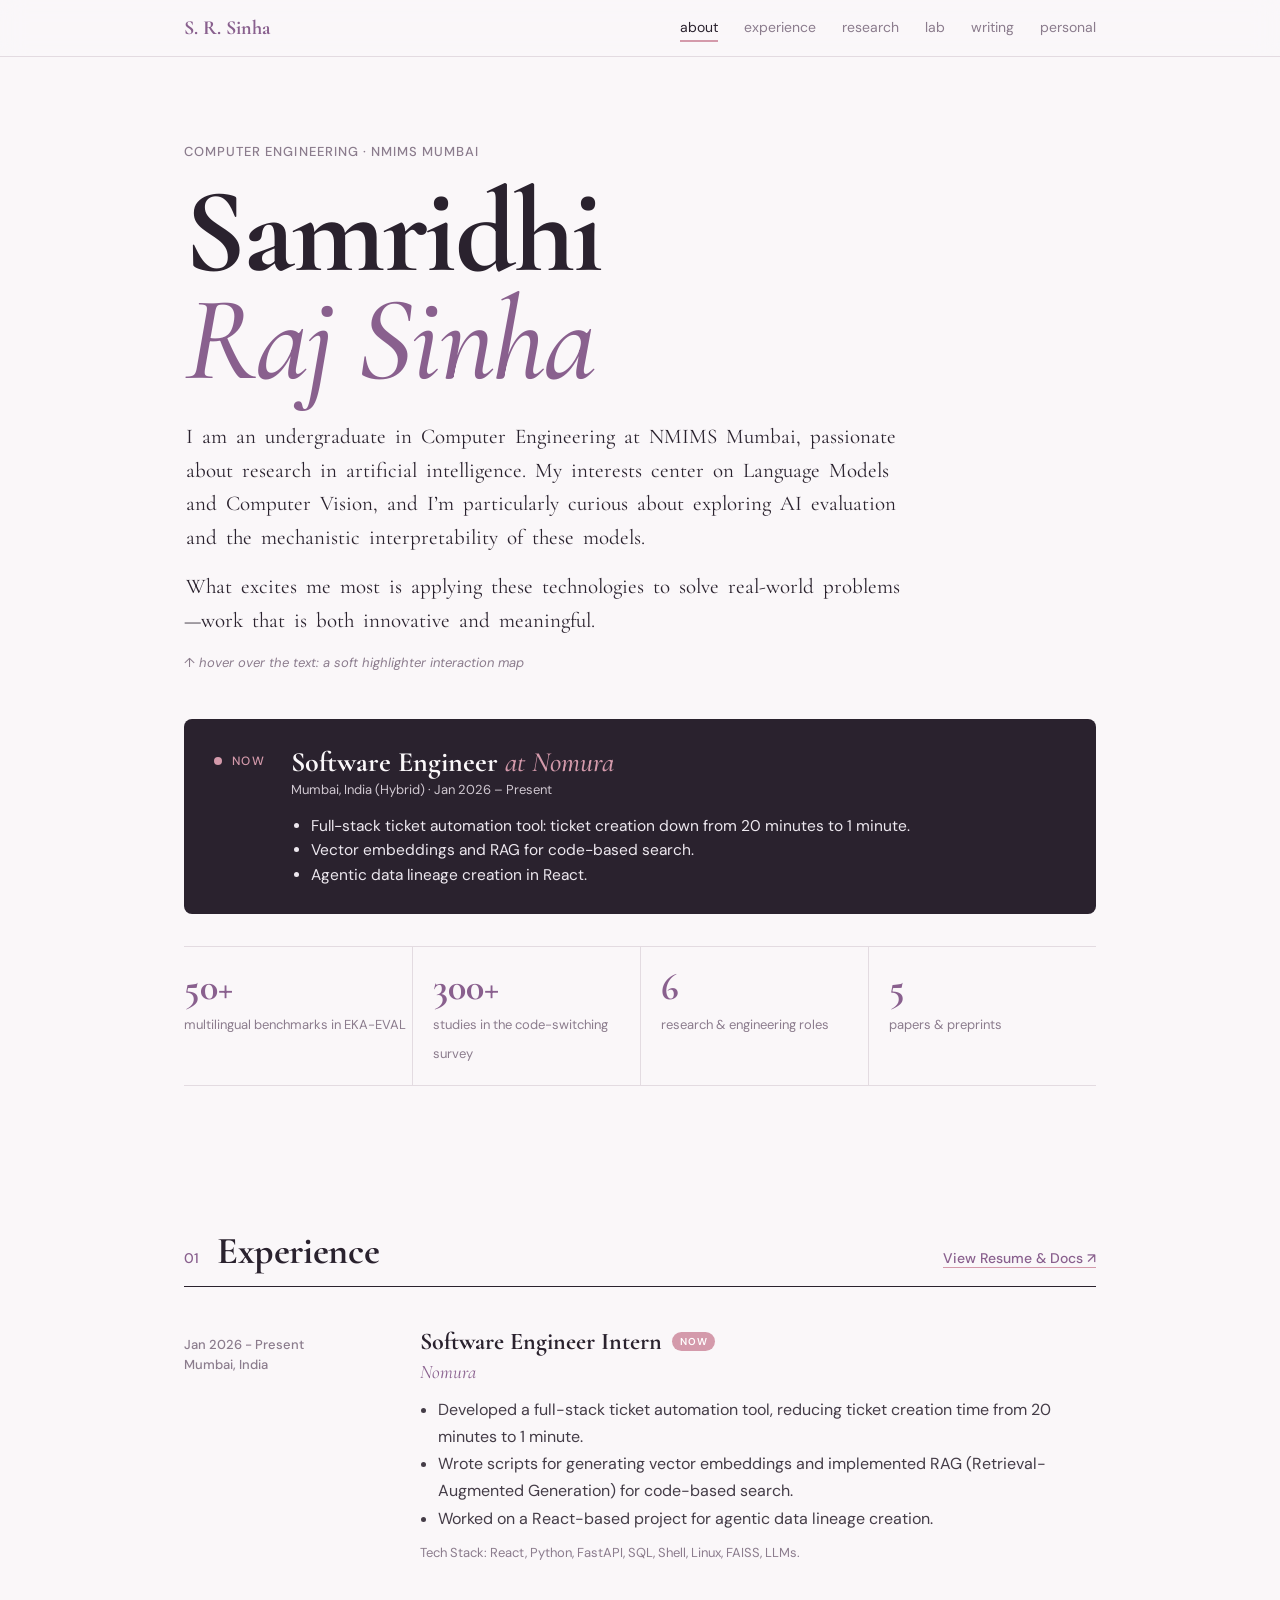
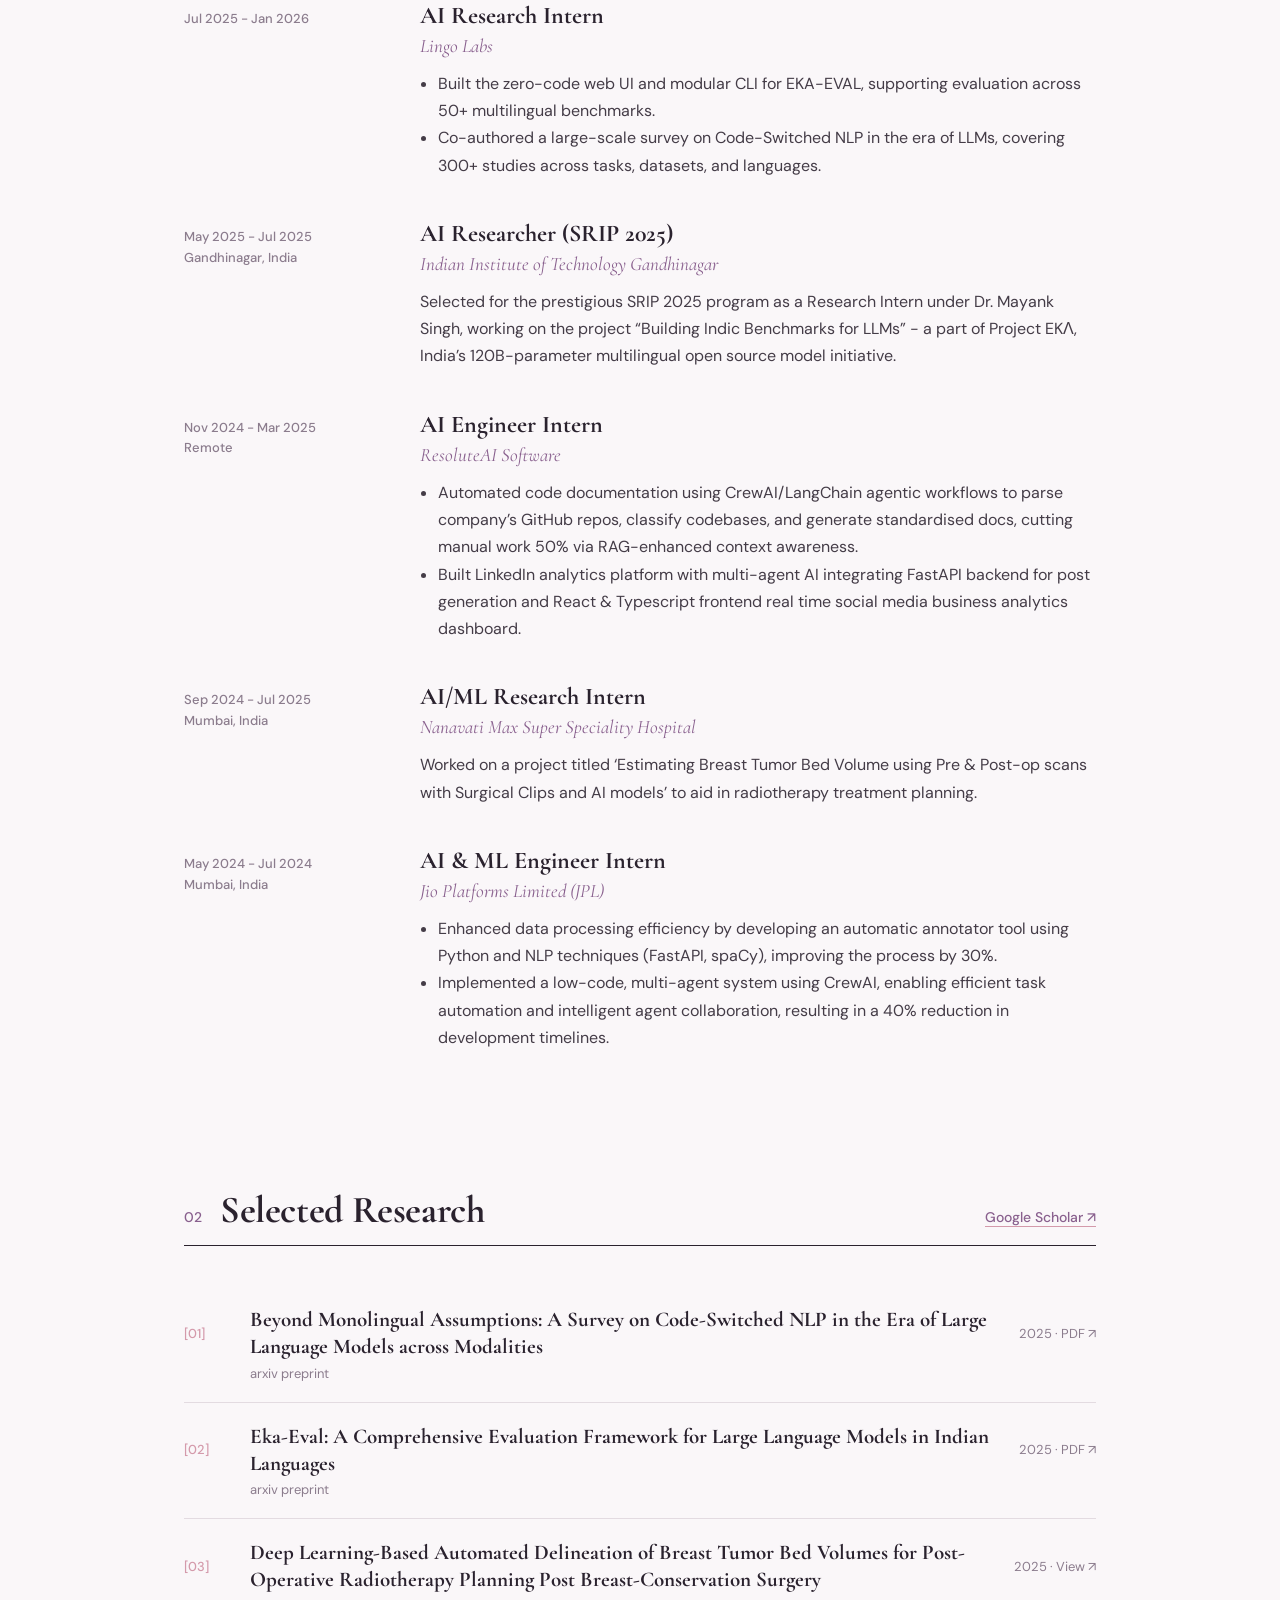
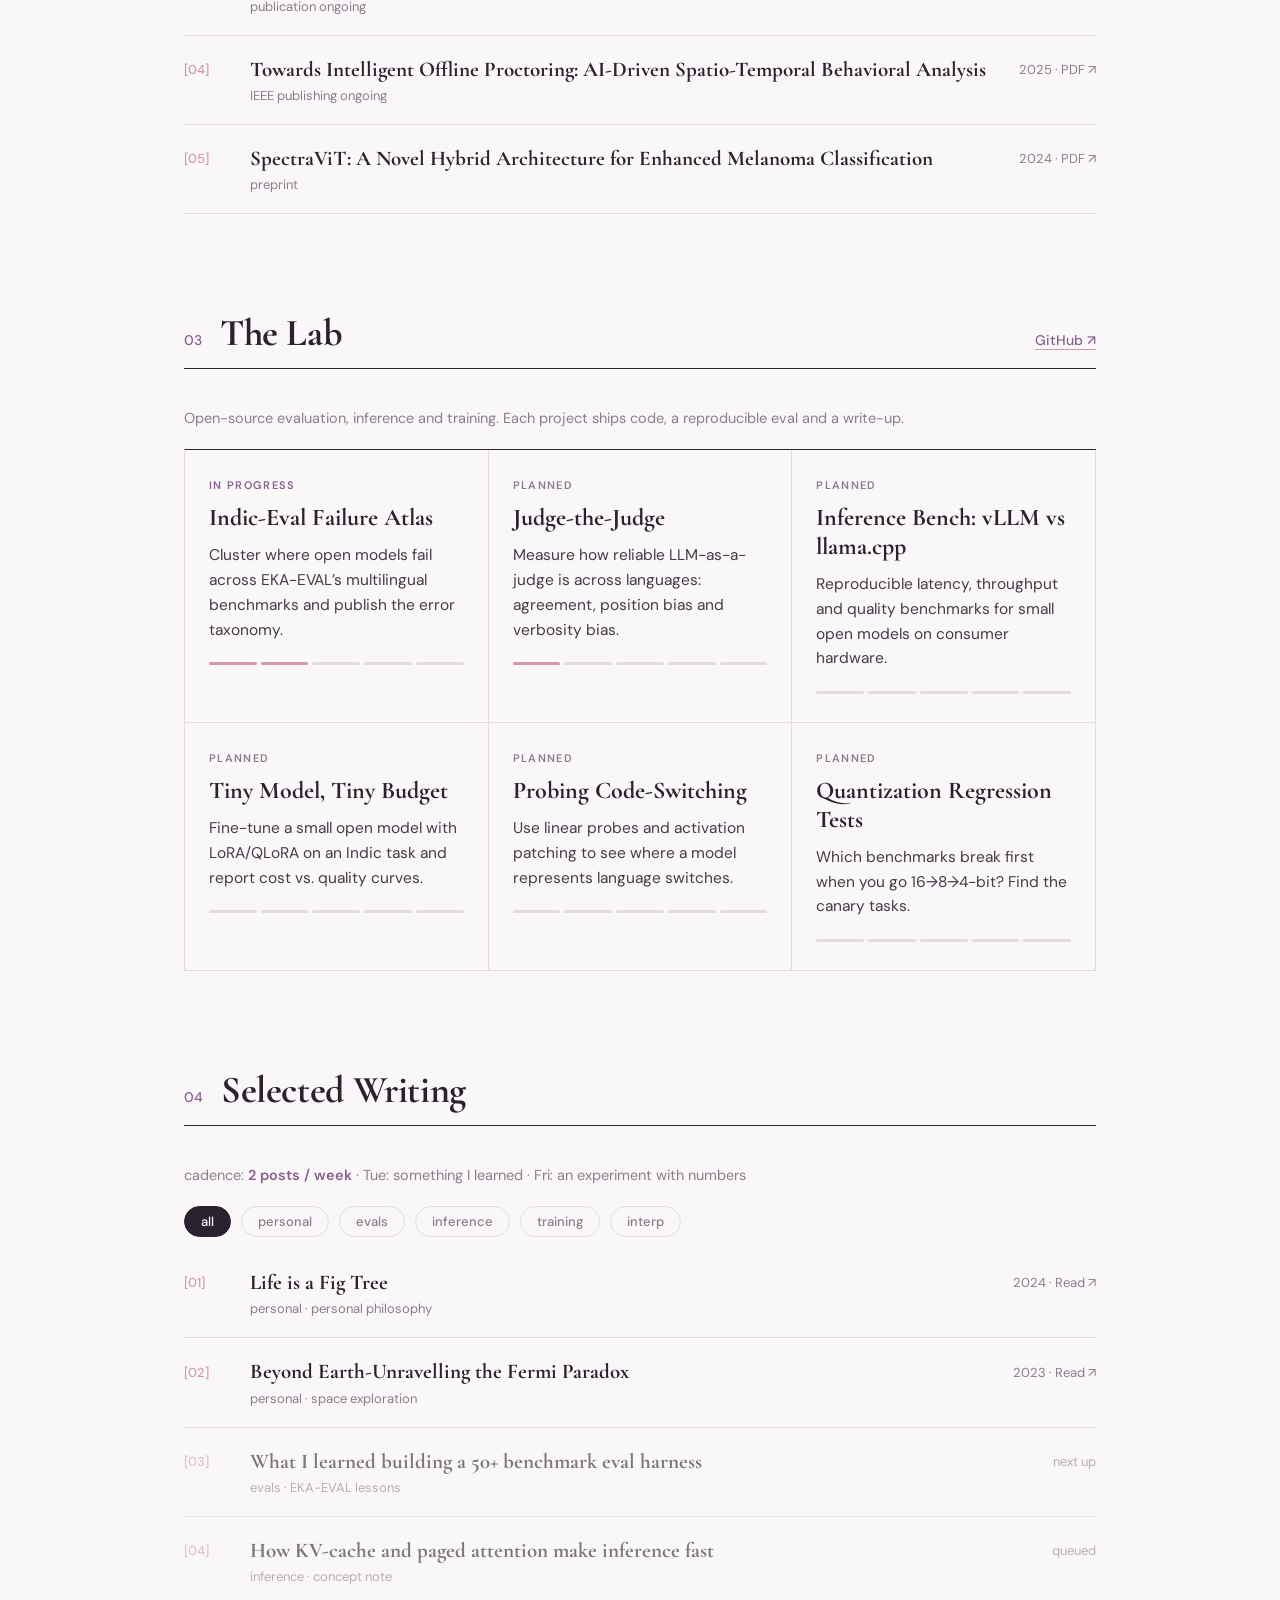
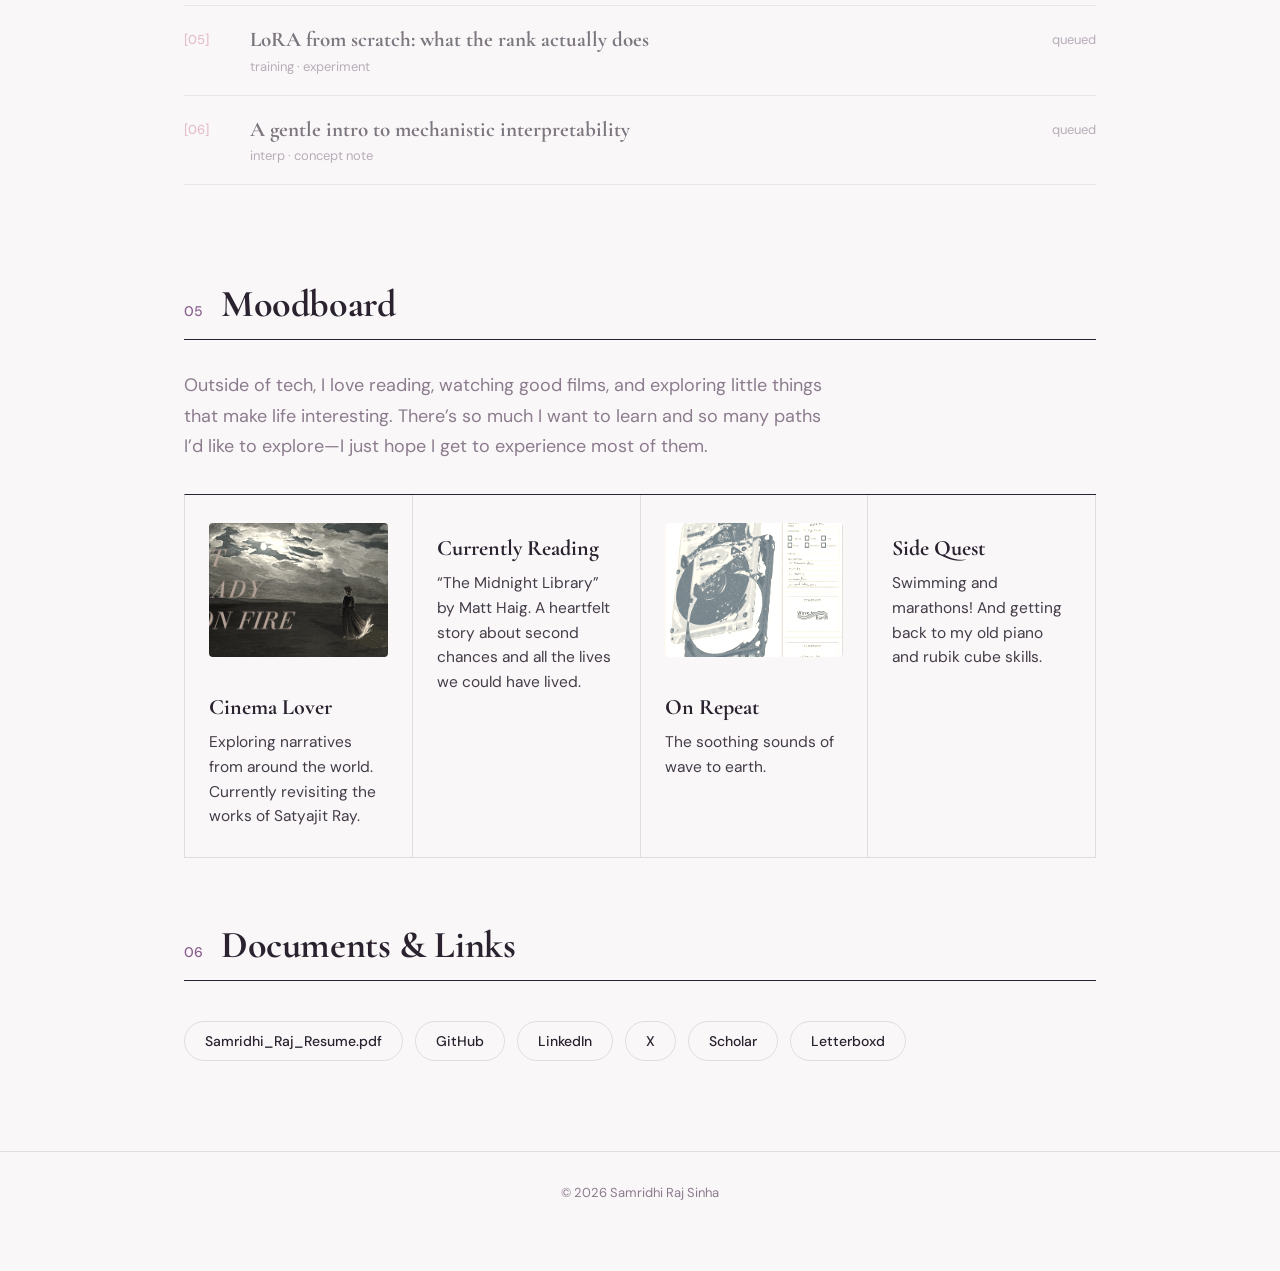
==== index.html @ c0dbf1a2 "Update print statement from 'Hello' to 'Goodbye'" ====
<!DOCTYPE html>
<html lang="en">
<head>
<meta charset="utf-8">
<meta name="viewport" content="width=device-width, initial-scale=1, viewport-fit=cover">
<title>Samridhi Raj Sinha</title>
<meta name="description" content="Samridhi Raj Sinha: software engineer at Nomura. AI research on language models, evaluation and mechanistic interpretability.">
<link rel="icon" href="data:image/svg+xml,<svg xmlns=%22http://www.w3.org/2000/svg%22 viewBox=%220 0 100 100%22><rect width=%22100%22 height=%22100%22 fill=%22%232a222e%22/><text x=%2250%22 y=%2274%22 font-size=%2275%22 text-anchor=%22middle%22 fill=%22%23d49aab%22 font-family=%22serif%22>S</text></svg>">
<link rel="preconnect" href="https://fonts.googleapis.com">
<link rel="preconnect" href="https://fonts.gstatic.com" crossorigin>
<link href="https://fonts.googleapis.com/css2?family=Cormorant+Garamond:ital,wght@0,500;0,700;1,500&family=DM+Sans:wght@400;500;600&display=swap" rel="stylesheet">
<style>
:root {
  --bg: #faf7f9;
  --tx: #2a222e;
  --mut: #8b7c8d;
  --acc: #89608e; 
  --pnk: #d49aab;
  --line: #e3dbe1;
  --warm: #f2eaf0;
  --sf: 'Cormorant Garamond', Georgia, serif;
  --ui: 'DM Sans', sans-serif;
  box-sizing: border-box;
  padding-top: env(safe-area-inset-top, 0px);
  padding-bottom: env(safe-area-inset-bottom, 0px);
}
* { box-sizing: border-box; }
html { scroll-behavior: smooth; scroll-padding-top: 70px; }
body { margin: 0; background: var(--bg); color: var(--tx); font: 17px/1.7 var(--ui); }
::selection { background: var(--pnk); color: #fff; }
a { color: var(--tx); text-decoration-color: var(--pnk); text-underline-offset: 3px; }
a:hover { color: var(--acc); }

/* Progress Bar */
#bar { position: fixed; top: 0; left: 0; height: 3px; width: 0; background: linear-gradient(90deg, var(--acc), var(--pnk)); z-index: 30; }

/* Navigation */
nav { position: sticky; top: env(safe-area-inset-top, 0px); z-index: 20; background: rgba(250,247,249,.85); backdrop-filter: blur(12px); border-bottom: 1px solid var(--line); }
nav .w { display: flex; align-items: center; gap: 26px; height: 56px; font: 14px var(--ui); overflow-x: auto; }
nav b { font-family: var(--sf); font-size: 20px; font-weight: 700; white-space: nowrap; color: var(--acc); }
nav a { text-decoration: none; color: var(--mut); white-space: nowrap; padding: 4px 0; border-bottom: 2px solid transparent; transition: .2s; }
nav a.on { color: var(--tx); border-color: var(--pnk); }
nav a:hover { color: var(--acc); }
nav .sp { flex: 1; }

.w { max-width: 960px; margin: 0 auto; padding: 0 24px; }
.hero { padding: 86px 0 66px; }
.kick { font: 13px var(--ui); color: var(--mut); letter-spacing: .08em; text-transform: uppercase; font-weight: 500; }
h1 { font: 700 clamp(54px, 11vw, 120px)/.9 var(--sf); letter-spacing: -.02em; margin: 18px 0 26px; }
h1 em { font-weight: 500; font-style: italic; color: var(--acc); }

.att { max-width: 720px; font-size: 21px; line-height: 1.6; font-family: var(--sf); }
.att p { margin: 0 0 16px; }
.att b { font-weight: 700; }
.att span { border-radius: 4px; padding: 1px 2px; transition: background .3s, color .3s; cursor: default; }
.hint { font: 13px var(--ui); color: var(--mut); margin-top: 6px; font-style: italic; }

/* Current Role Box */
.now { margin-top: 48px; background: var(--tx); color: var(--bg); border-radius: 8px; padding: 26px 30px; display: grid; grid-template-columns: auto 1fr; gap: 6px 26px; align-items: start; }
.now .lb { font: 500 12px var(--ui); letter-spacing: .12em; color: var(--pnk); display: flex; align-items: center; gap: 10px; padding-top: 8px; }
.dot { width: 8px; height: 8px; border-radius: 50%; background: var(--pnk); animation: pl 2.5s infinite; }
@keyframes pl { 0% { box-shadow: 0 0 0 0 rgba(212,154,171,.6); } 100% { box-shadow: 0 0 0 12px rgba(212,154,171,0); } }
.now h3 { margin: 0; font: 700 28px var(--sf); }
.now h3 span { font-weight: 500; font-style: italic; color: var(--pnk); }
.now .m { font: 13px var(--ui); color: #d0c8d1; margin-top: 2px; }
.now ul { grid-column: 2; margin: 10px 0 0; padding-left: 20px; font-size: 15.5px; color: #ede8ef; line-height: 1.6; }

/* Stats */
.stats { display: grid; grid-template-columns: repeat(4, 1fr); margin-top: 32px; border-top: 1px solid var(--line); border-bottom: 1px solid var(--line); }
.stats div { padding: 20px 0 18px 20px; border-left: 1px solid var(--line); }
.stats div:first-child { border: 0; padding-left: 0; }
.stats b { display: block; font: 700 38px/1.1 var(--sf); color: var(--acc); }
.stats span { font: 13px var(--ui); color: var(--mut); }

section { padding: 76px 0 20px; }
.sh { display: flex; align-items: baseline; gap: 18px; border-bottom: 1px solid var(--tx); padding-bottom: 12px; margin-bottom: 40px; }
.sh i { font: 500 14px var(--ui); color: var(--acc); font-style: normal; }
.sh h2 { margin: 0; font: 700 38px var(--sf); letter-spacing: -.01em; }
.sh a { margin-left: auto; font: 500 14px var(--ui); white-space: nowrap; color: var(--acc); text-decoration: none; border-bottom: 1px solid var(--pnk); }

/* Experience */
.job { display: grid; grid-template-columns: 200px 1fr; gap: 6px 36px; padding: 0 0 40px; }
.job .d { font: 13px/1.6 var(--ui); color: var(--mut); padding-top: 8px; font-weight: 500; }
.job h3 { margin: 0; font: 700 24px var(--sf); }
.job .co { font-style: italic; color: var(--acc); margin-bottom: 6px; font-family: var(--sf); font-size: 19px; }
.job ul, .job p { margin: 8px 0 0; padding-left: 18px; color: #443c47; font-size: 16px; }
.job p { padding-left: 0; }
.job .stack { font: 13px var(--ui); color: var(--mut); margin-top: 12px; }
.badge { font: 600 10px var(--ui); background: var(--pnk); color: #fff; padding: 3px 8px; border-radius: 12px; letter-spacing: .08em; vertical-align: 4px; margin-left: 10px; }

/* Lists / Rows */
.rows > * { display: grid; grid-template-columns: 46px 1fr auto; gap: 4px 20px; padding: 20px 0; border-bottom: 1px solid var(--line); text-decoration: none; transition: .25s; align-items: center; }
.rows a:hover { padding-left: 12px; background: var(--warm); }
.rows .n { font: 13px var(--ui); color: var(--pnk); font-weight: 500; }
.rows .t { font: 700 21px/1.3 var(--sf); }
.rows .k { grid-column: 2; font: 13px var(--ui); color: var(--mut); }
.rows .b { font: 13px var(--ui); color: var(--mut); grid-row: 1; grid-column: 3; white-space: nowrap; }

/* Cards (Lab) */
.grid { display: grid; grid-template-columns: repeat(auto-fit, minmax(280px, 1fr)); gap: 0; border-top: 1px solid var(--tx); border-left: 1px solid var(--line); }
.card { padding: 28px 24px; border-right: 1px solid var(--line); border-bottom: 1px solid var(--line); transition: .3s; background: var(--bg); }
.card:hover { background: var(--warm); }
.card .st { font: 600 11px var(--ui); letter-spacing: .12em; color: var(--mut); display: flex; justify-content: space-between; }
.card .st.on { color: var(--acc); }
.card h3 { margin: 12px 0 10px; font: 700 24px/1.2 var(--sf); }
.card p { margin: 0; color: #443c47; font-size: 15.5px; line-height: 1.6; }
.seg { display: flex; gap: 4px; margin-top: 20px; }
.seg i { flex: 1; height: 3px; background: var(--line); border-radius: 2px; }
.seg i.f { background: var(--pnk); }

.cad { font: 14.5px var(--ui); color: var(--mut); margin-bottom: 22px; }
.cad b { color: var(--acc); font-weight: 600; }
.pills { display: flex; gap: 10px; flex-wrap: wrap; margin-bottom: 12px; }
.pills button { font: 13px var(--ui); font-weight: 500; background: none; color: var(--mut); border: 1px solid var(--line); border-radius: 20px; padding: 6px 16px; cursor: pointer; transition: .2s; }
.pills button:hover { border-color: var(--pnk); color: var(--tx); }
.pills button.on { background: var(--tx); color: var(--bg); border-color: var(--tx); }

/* Moodboard */
.mood { display: grid; grid-template-columns: repeat(auto-fit, minmax(220px, 1fr)); gap: 0; border-top: 1px solid var(--tx); border-left: 1px solid var(--line); }
.mood .card img { width: 100%; aspect-ratio: 4/3; object-fit: cover; margin-bottom: 16px; background: var(--warm); border-radius: 4px; filter: grayscale(0.8) sepia(0.2) contrast(1.1); transition: .5s; }
.mood .card:hover img { filter: none; }
.mood .card h3 { font-size: 22px; }

/* Footer Links */
.links { display: flex; gap: 12px; flex-wrap: wrap; }
.links a { font: 500 14px var(--ui); border: 1px solid var(--line); padding: 10px 20px; border-radius: 30px; text-decoration: none; transition: .3s; }
.links a:hover { background: var(--acc); color: #fff; border-color: var(--acc); }

footer { margin-top: 70px; padding: 32px 0 70px; border-top: 1px solid var(--line); color: var(--mut); font: 13px var(--ui); text-align: center; }

/* Animations */
.rv { opacity: 0; transform: translateY(16px); transition: opacity .7s ease-out, transform .7s ease-out; }
.rv.in { opacity: 1; transform: none; }

@media (max-width: 720px) {
  .job { grid-template-columns: 1fr; gap: 12px; } .job .d { padding: 0; }
  .stats { grid-template-columns: 1fr 1fr; } .stats div:nth-child(3) { border-left: 0; padding-left: 0; }
  .now { grid-template-columns: 1fr; padding: 24px; } .now ul { grid-column: 1; padding-left: 16px; }
  .rows > * { grid-template-columns: 34px 1fr; align-items: start; } .rows .b { grid-column: 2; grid-row: auto; padding: 0; }
  nav .sp { display: none; }
}
@media (prefers-reduced-motion: reduce) { * { animation: none!important; transition: none!important; } .rv { opacity: 1; transform: none; } }
</style>
</head>
<body>
<div id="bar"></div>
<nav><div class="w"><b>S. R. Sinha</b><span class="sp"></span><a href="#about">about</a><a href="#exp">experience</a><a href="#research">research</a><a href="#lab">lab</a><a href="#notes">writing</a><a href="#personal">personal</a></div></nav>

<header class="hero" id="about"><div class="w">
<div class="kick">Computer Engineering · NMIMS Mumbai</div>
<h1>Samridhi<br><em>Raj Sinha</em></h1>
<div class="att" id="att">
<p>I am an undergraduate in Computer Engineering at NMIMS Mumbai, passionate about research in artificial intelligence. My interests center on <b>Language Models</b> and <b>Computer Vision</b>, and I’m particularly curious about exploring <b>AI evaluation</b> and the <b>mechanistic interpretability</b> of these models.</p>
<p>What excites me most is applying these technologies to solve real-world problems—work that is both innovative and meaningful.</p>
</div>
<div class="hint">↑ hover over the text: a soft highlighter interaction map</div>

<div class="now"><div class="lb"><span class="dot"></span>NOW</div>
<div><h3>Software Engineer <span>at Nomura</span></h3><div class="m">Mumbai, India (Hybrid) · Jan 2026 – Present</div></div>
<ul><li>Full-stack ticket automation tool: ticket creation down from 20 minutes to 1 minute.</li><li>Vector embeddings and RAG for code-based search.</li><li>Agentic data lineage creation in React.</li></ul></div>

<div class="stats"><div><b data-n="50" data-s="+">0</b><span>multilingual benchmarks in EKA-EVAL</span></div><div><b data-n="300" data-s="+">0</b><span>studies in the code-switching survey</span></div><div><b data-n="6" data-s="">0</b><span>research &amp; engineering roles</span></div><div><b data-n="5" data-s="">0</b><span>papers &amp; preprints</span></div></div>
</div></header>

<section id="exp"><div class="w">
<div class="sh rv"><i>01</i><h2>Experience</h2><a href="SamridhiRajSinha_CV.pdf">View Resume &amp; Docs ↗</a></div>
<div class="job rv"><div class="d">Jan 2026 - Present<br>Mumbai, India</div><div><h3>Software Engineer Intern<span class="badge">NOW</span></h3><div class="co">Nomura</div><ul><li>Developed a full-stack ticket automation tool, reducing ticket creation time from 20 minutes to 1 minute.</li><li>Wrote scripts for generating vector embeddings and implemented RAG (Retrieval-Augmented Generation) for code-based search.</li><li>Worked on a React-based project for agentic data lineage creation.</li></ul><div class="stack">Tech Stack: React, Python, FastAPI, SQL, Shell, Linux, FAISS, LLMs.</div></div></div>
<div class="job rv"><div class="d">Jul 2025 - Jan 2026</div><div><h3>AI Research Intern</h3><div class="co">Lingo Labs</div><ul><li>Built the zero-code web UI and modular CLI for EKA-EVAL, supporting evaluation across 50+ multilingual benchmarks.</li><li>Co-authored a large-scale survey on Code-Switched NLP in the era of LLMs, covering 300+ studies across tasks, datasets, and languages.</li></ul></div></div>
<div class="job rv"><div class="d">May 2025 - Jul 2025<br>Gandhinagar, India</div><div><h3>AI Researcher (SRIP 2025)</h3><div class="co">Indian Institute of Technology Gandhinagar</div><p>Selected for the prestigious SRIP 2025 program as a Research Intern under Dr. Mayank Singh, working on the project “Building Indic Benchmarks for LLMs” - a part of Project EKΛ, India’s 120B-parameter multilingual open source model initiative.</p></div></div>
<div class="job rv"><div class="d">Nov 2024 - Mar 2025<br>Remote</div><div><h3>AI Engineer Intern</h3><div class="co">ResoluteAI Software</div><ul><li>Automated code documentation using CrewAI/LangChain agentic workflows to parse company’s GitHub repos, classify codebases, and generate standardised docs, cutting manual work 50% via RAG-enhanced context awareness.</li><li>Built LinkedIn analytics platform with multi-agent AI integrating FastAPI backend for post generation and React &amp; Typescript frontend real time social media business analytics dashboard.</li></ul></div></div>
<div class="job rv"><div class="d">Sep 2024 - Jul 2025<br>Mumbai, India</div><div><h3>AI/ML Research Intern</h3><div class="co">Nanavati Max Super Speciality Hospital</div><p>Worked on a project titled ‘Estimating Breast Tumor Bed Volume using Pre &amp; Post-op scans with Surgical Clips and AI models’ to aid in radiotherapy treatment planning.</p></div></div>
<div class="job rv"><div class="d">May 2024 - Jul 2024<br>Mumbai, India</div><div><h3>AI &amp; ML Engineer Intern</h3><div class="co">Jio Platforms Limited (JPL)</div><ul><li>Enhanced data processing efficiency by developing an automatic annotator tool using Python and NLP techniques (FastAPI, spaCy), improving the process by 30%.</li><li>Implemented a low-code, multi-agent system using CrewAI, enabling efficient task automation and intelligent agent collaboration, resulting in a 40% reduction in development timelines.</li></ul></div></div>
</div></section>

<section id="research"><div class="w">
<div class="sh rv"><i>02</i><h2>Selected Research</h2><a href="https://scholar.google.com/citations?hl=en&user=-OvbUpBIv6AC">Google Scholar ↗</a></div>
<div class="rows rv">
<a href="https://arxiv.org/abs/2510.07037"><span class="n">[01]</span><span class="t">Beyond Monolingual Assumptions: A Survey on Code-Switched NLP in the Era of Large Language Models across Modalities</span><span class="b">2025 · PDF ↗</span><span class="k">arxiv preprint</span></a>
<a href="https://arxiv.org/abs/2507.01853"><span class="n">[02]</span><span class="t">Eka-Eval: A Comprehensive Evaluation Framework for Large Language Models in Indian Languages</span><span class="b">2025 · PDF ↗</span><span class="k">arxiv preprint</span></a>
<a href="https://drive.google.com/drive/u/0/search?q=Nanavati"><span class="n">[03]</span><span class="t">Deep Learning-Based Automated Delineation of Breast Tumor Bed Volumes for Post-Operative Radiotherapy Planning Post Breast-Conservation Surgery</span><span class="b">2025 · View ↗</span><span class="k">publication ongoing</span></a>
<a href="https://drive.google.com/file/d/1HOZtSFRHL0sV82iX6jlJGX8CcyZwL8tI/view?usp=sharing"><span class="n">[04]</span><span class="t">Towards Intelligent Offline Proctoring: AI-Driven Spatio-Temporal Behavioral Analysis</span><span class="b">2025 · PDF ↗</span><span class="k">IEEE publishing ongoing</span></a>
<a href="https://doi.org/10.21203/rs.3.rs-7455685/v1"><span class="n">[05]</span><span class="t">SpectraViT: A Novel Hybrid Architecture for Enhanced Melanoma Classification</span><span class="b">2024 · PDF ↗</span><span class="k">preprint</span></a>
</div></div></section>

<section id="lab"><div class="w">
<div class="sh rv"><i>03</i><h2>The Lab</h2><a href="https://github.com/sam22ridhi">GitHub ↗</a></div>
<p class="cad rv">Open-source evaluation, inference and training. Each project ships code, a reproducible eval and a write-up.</p>
<div class="grid rv" id="projects"></div>
</div></section>

<section id="notes"><div class="w">
<div class="sh rv"><i>04</i><h2>Selected Writing</h2></div>
<div class="cad rv">cadence: <b>2 posts / week</b> · Tue: something I learned · Fri: an experiment with numbers</div>
<div class="pills rv" id="pills"></div>
<div class="rows rv" id="posts"></div>
</div></section>

<section id="personal"><div class="w">
<div class="sh rv"><i>05</i><h2>Moodboard</h2></div>
<p class="rv" style="max-width:640px;margin:-10px 0 32px;color:var(--mut);font-size:18px">Outside of tech, I love reading, watching good films, and exploring little things that make life interesting. There’s so much I want to learn and so many paths I’d like to explore—I just hope I get to experience most of them.</p>
<div class="mood rv">
<div class="card"><img src="samss.jpg" alt="Favorite film snippet" loading="lazy"><h3>Cinema Lover</h3><p>Exploring narratives from around the world. Currently revisiting the works of Satyajit Ray.</p></div>
<div class="card"><h3>Currently Reading</h3><p>“The Midnight Library” by Matt Haig. A heartfelt story about second chances and all the lives we could have lived.</p></div>
<div class="card"><img src="www.jpg" alt="Album cover" loading="lazy"><h3>On Repeat</h3><p>The soothing sounds of wave to earth.</p></div>
<div class="card"><h3>Side Quest</h3><p>Swimming and marathons! And getting back to my old piano and rubik cube skills.</p></div>
</div>
<div class="sh rv" style="margin-top:64px"><i>06</i><h2>Documents &amp; Links</h2></div>
<div class="links rv"><a href="SamridhiRajSinha_CV.pdf">Samridhi_Raj_Resume.pdf</a><a href="https://github.com/sam22ridhi">GitHub</a><a href="https://www.linkedin.com/in/samridhi-raj-sinha-a96520217/">LinkedIn</a><a href="https://x.com/samisindilemma">X</a><a href="https://scholar.google.com/citations?hl=en&user=-OvbUpBIv6AC">Scholar</a><a href="https://letterboxd.com/samiee22/">Letterboxd</a></div>
</div></section>
<footer><div class="w">© 2026 Samridhi Raj Sinha</div></footer>

<script>
const PROJECTS=[
{s:"IN PROGRESS",on:1,n:"Indic-Eval Failure Atlas",d:"Cluster where open models fail across EKA-EVAL’s multilingual benchmarks and publish the error taxonomy.",p:2},
{s:"PLANNED",n:"Judge-the-Judge",d:"Measure how reliable LLM-as-a-judge is across languages: agreement, position bias and verbosity bias.",p:1},
{s:"PLANNED",n:"Inference Bench: vLLM vs llama.cpp",d:"Reproducible latency, throughput and quality benchmarks for small open models on consumer hardware.",p:0},
{s:"PLANNED",n:"Tiny Model, Tiny Budget",d:"Fine-tune a small open model with LoRA/QLoRA on an Indic task and report cost vs. quality curves.",p:0},
{s:"PLANNED",n:"Probing Code-Switching",d:"Use linear probes and activation patching to see where a model represents language switches.",p:0},
{s:"PLANNED",n:"Quantization Regression Tests",d:"Which benchmarks break first when you go 16→8→4-bit? Find the canary tasks.",p:0}];
const POSTS=[
{t:"Life is a Fig Tree",k:"personal",y:"2024",u:"https://medium.com/@samridhiraj04/life-is-a-fig-tree-a2b3cd223941",c:"personal philosophy"},
{t:"Beyond Earth-Unravelling the Fermi Paradox",k:"personal",y:"2023",u:"https://medium.com/@samridhiraj04/beyond-earth-unravelling-the-fermi-paradox-ac6bdb1ec9e3",c:"space exploration"},
{t:"What I learned building a 50+ benchmark eval harness",k:"evals",y:"next up",c:"EKA-EVAL lessons"},
{t:"How KV-cache and paged attention make inference fast",k:"inference",y:"queued",c:"concept note"},
{t:"LoRA from scratch: what the rank actually does",k:"training",y:"queued",c:"experiment"},
{t:"A gentle intro to mechanistic interpretability",k:"interp",y:"queued",c:"concept note"}];
const $=s=>document.querySelector(s);

/* Render Lab */
$("#projects").innerHTML=PROJECTS.map(x=>`<div class="card"><div class="st ${x.on?'on':''}"><span>${x.s}</span></div><h3>${x.n}</h3><p>${x.d}</p><div class="seg">${[0,1,2,3,4].map(i=>`<i class="${i<x.p?'f':''}"></i>`).join("")}</div></div>`).join("");

/* Render Posts */
let f="all";const tags=["all",...new Set(POSTS.map(p=>p.k))];
function draw(){$("#pills").innerHTML=tags.map(t=>`<button class="${t==f?'on':''}" data-t="${t}">${t}</button>`).join("");
let n=0;$("#posts").innerHTML=POSTS.filter(p=>f=="all"||p.k==f).map(p=>{n++;const i=`<span class="n">[${String(n).padStart(2,"0")}]</span><span class="t">${p.t}</span><span class="b">${p.y}${p.u?' · Read ↗':''}</span><span class="k">${p.k} · ${p.c}</span>`;return p.u?`<a href="${p.u}">${i}</a>`:`<div style="opacity:.6">${i}</div>`}).join("")}
$("#pills").onclick=e=>{if(e.target.dataset.t){f=e.target.dataset.t;draw()}};draw();

/* Soft Highlighter Interaction */
const G={lm:["Language","Models","language","models","artificial","intelligence","AI"],cv:["Computer","Vision"],ev:["evaluation","exploring","curious"],ip:["mechanistic","interpretability"],rw:["real-world","problems","innovative","meaningful","technologies","applying"]};
const gid=w=>{w=w.replace(/[.,—]/g,"");for(const k in G)if(G[k].includes(w))return k;return null};
const toks=[];
document.querySelectorAll("#att p").forEach(p=>{const h=p.innerHTML.replace(/<b>|<\/b>/g,"");p.innerHTML=h.split(/\s+/).map(w=>{const s=document.createElement("span");s.textContent=w;return s.outerHTML}).join(" ");});
document.querySelectorAll("#att span").forEach((s,i)=>{s._g=gid(s.textContent);toks.push(s)});
const att=$("#att");
function show(i){toks.forEach((s,j)=>{let w=j==i?1:.4*Math.exp(-Math.abs(i-j)/2.5);if(toks[i]._g&&toks[i]._g===s._g&&j!=i)w=Math.max(w,.85);if(toks[i]._g&&s._g&&toks[i]._g!==s._g&&j!=i)w=Math.max(w,.2);s.style.background=`rgba(212,154,171,${(w*.6).toFixed(2)})`;s.style.color=w>.75?"#2a222e":""})}
att.addEventListener("pointerover",e=>{const i=toks.indexOf(e.target);if(i>-1)show(i)});
att.addEventListener("pointerleave",()=>toks.forEach(s=>{s.style.background="";s.style.color=""}));

/* Count-up & Scroll Reveal */
const io=new IntersectionObserver(es=>es.forEach(e=>{if(e.isIntersecting){e.target.classList.add("in");io.unobserve(e.target)}}),{threshold:.12});
document.querySelectorAll(".rv").forEach(e=>io.observe(e));
document.querySelectorAll("[data-n]").forEach(el=>{const n=+el.dataset.n,s=el.dataset.s;let t0;const st=t=>{t0=t0||t;const p=Math.min((t-t0)/1400,1);el.textContent=Math.round(n*(1-Math.pow(1-p,3)))+(p==1?s:"");if(p<1)requestAnimationFrame(st)};requestAnimationFrame(st)});

/* Dynamic Nav & Scrollbar */
const ids=["about","exp","research","lab","notes","personal"],links=[...document.querySelectorAll("nav a")];
function sp(){const h=document.documentElement;$("#bar").style.width=scrollY/(h.scrollHeight-innerHeight)*100+"%";let c=0;ids.forEach((id,i)=>{if($("#"+id).getBoundingClientRect().top<innerHeight*.4)c=i});links.forEach((a,i)=>a.classList.toggle("on",i==c))}
addEventListener("scroll",sp,{passive:true});sp();
</script>
</body>
</html>
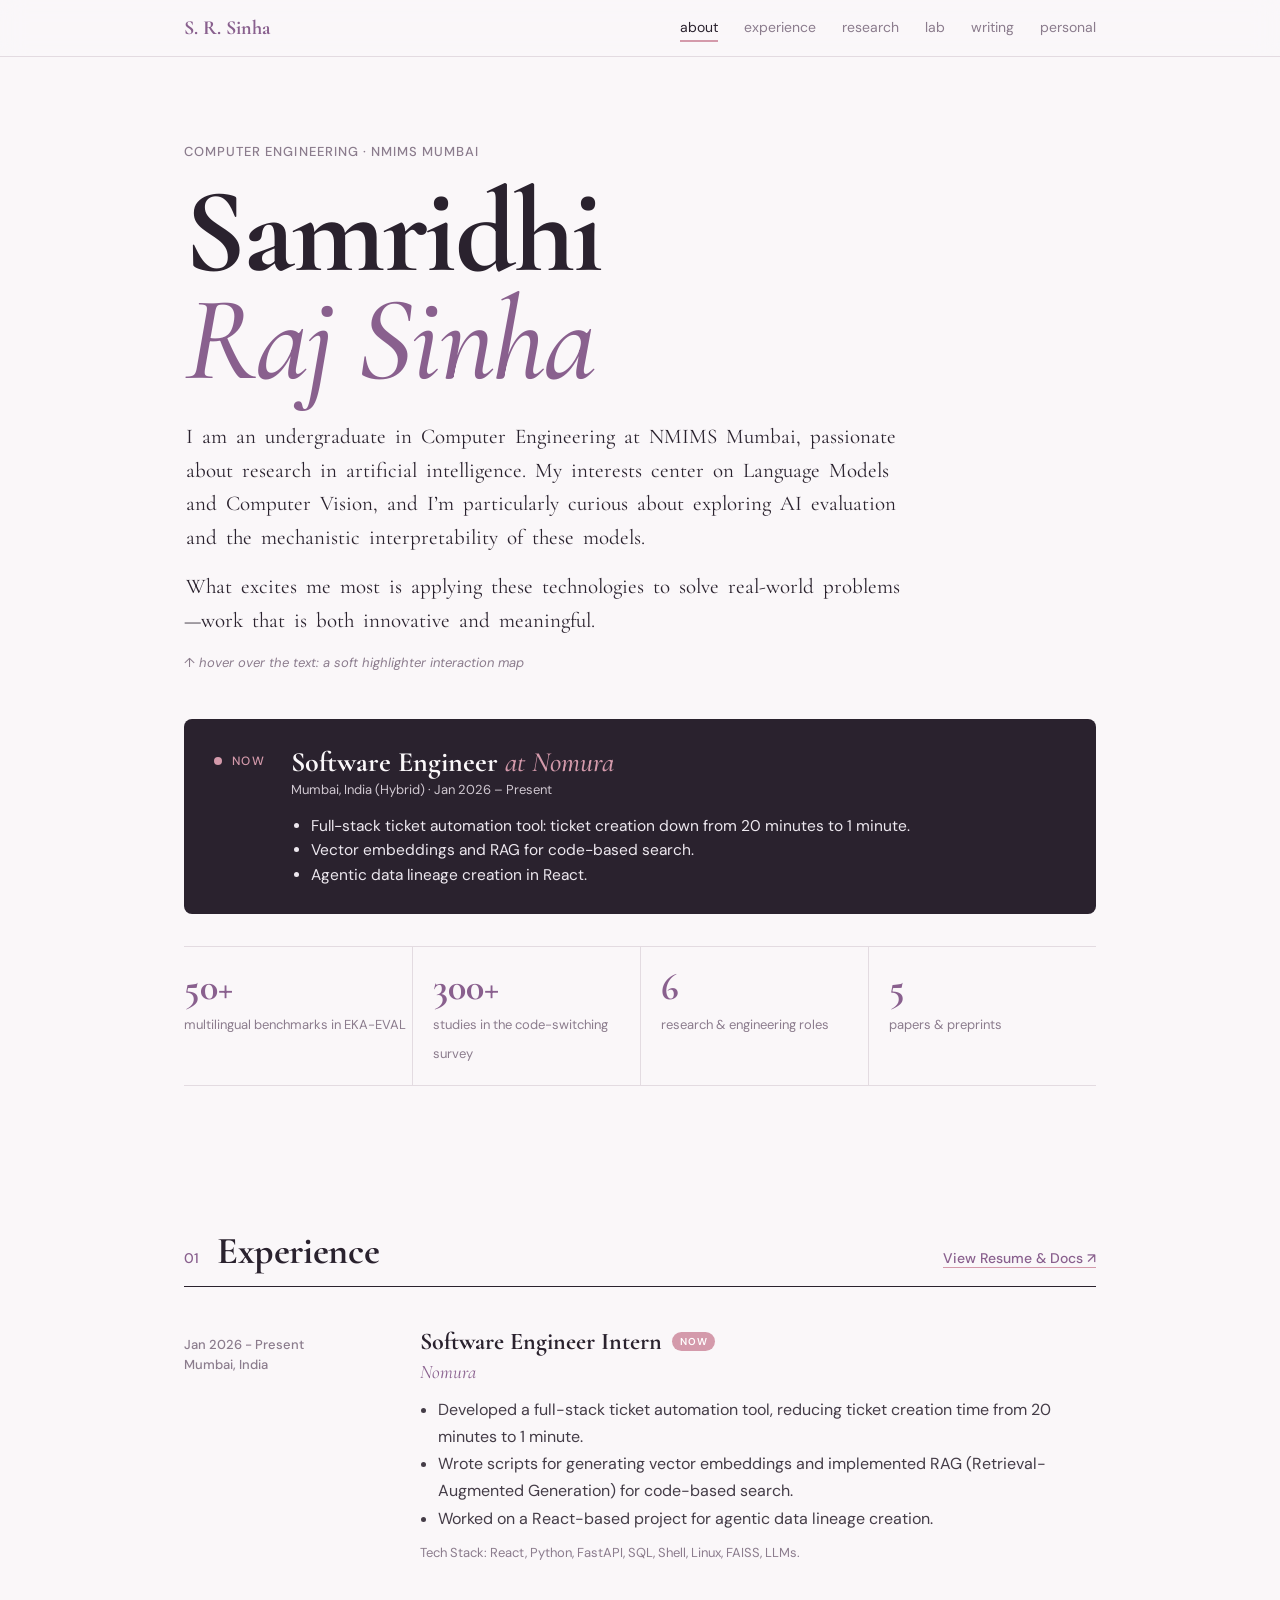
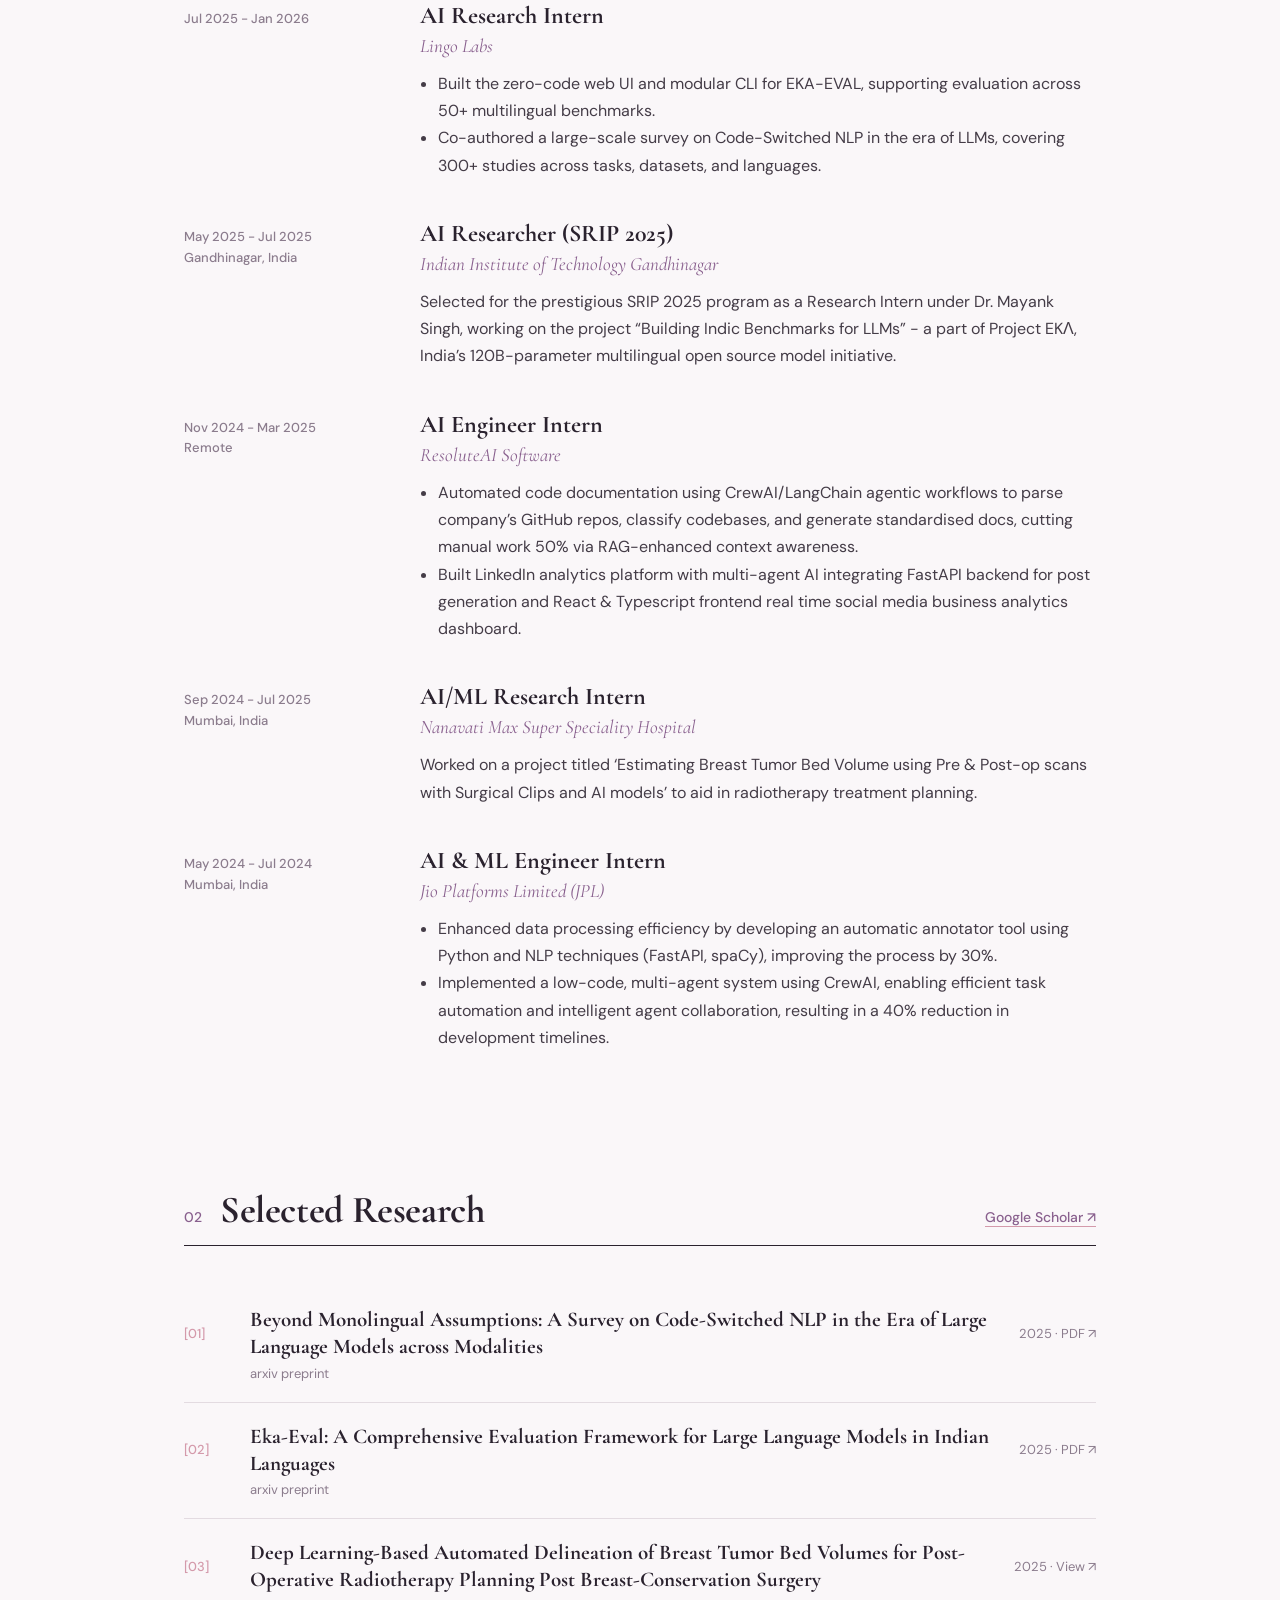
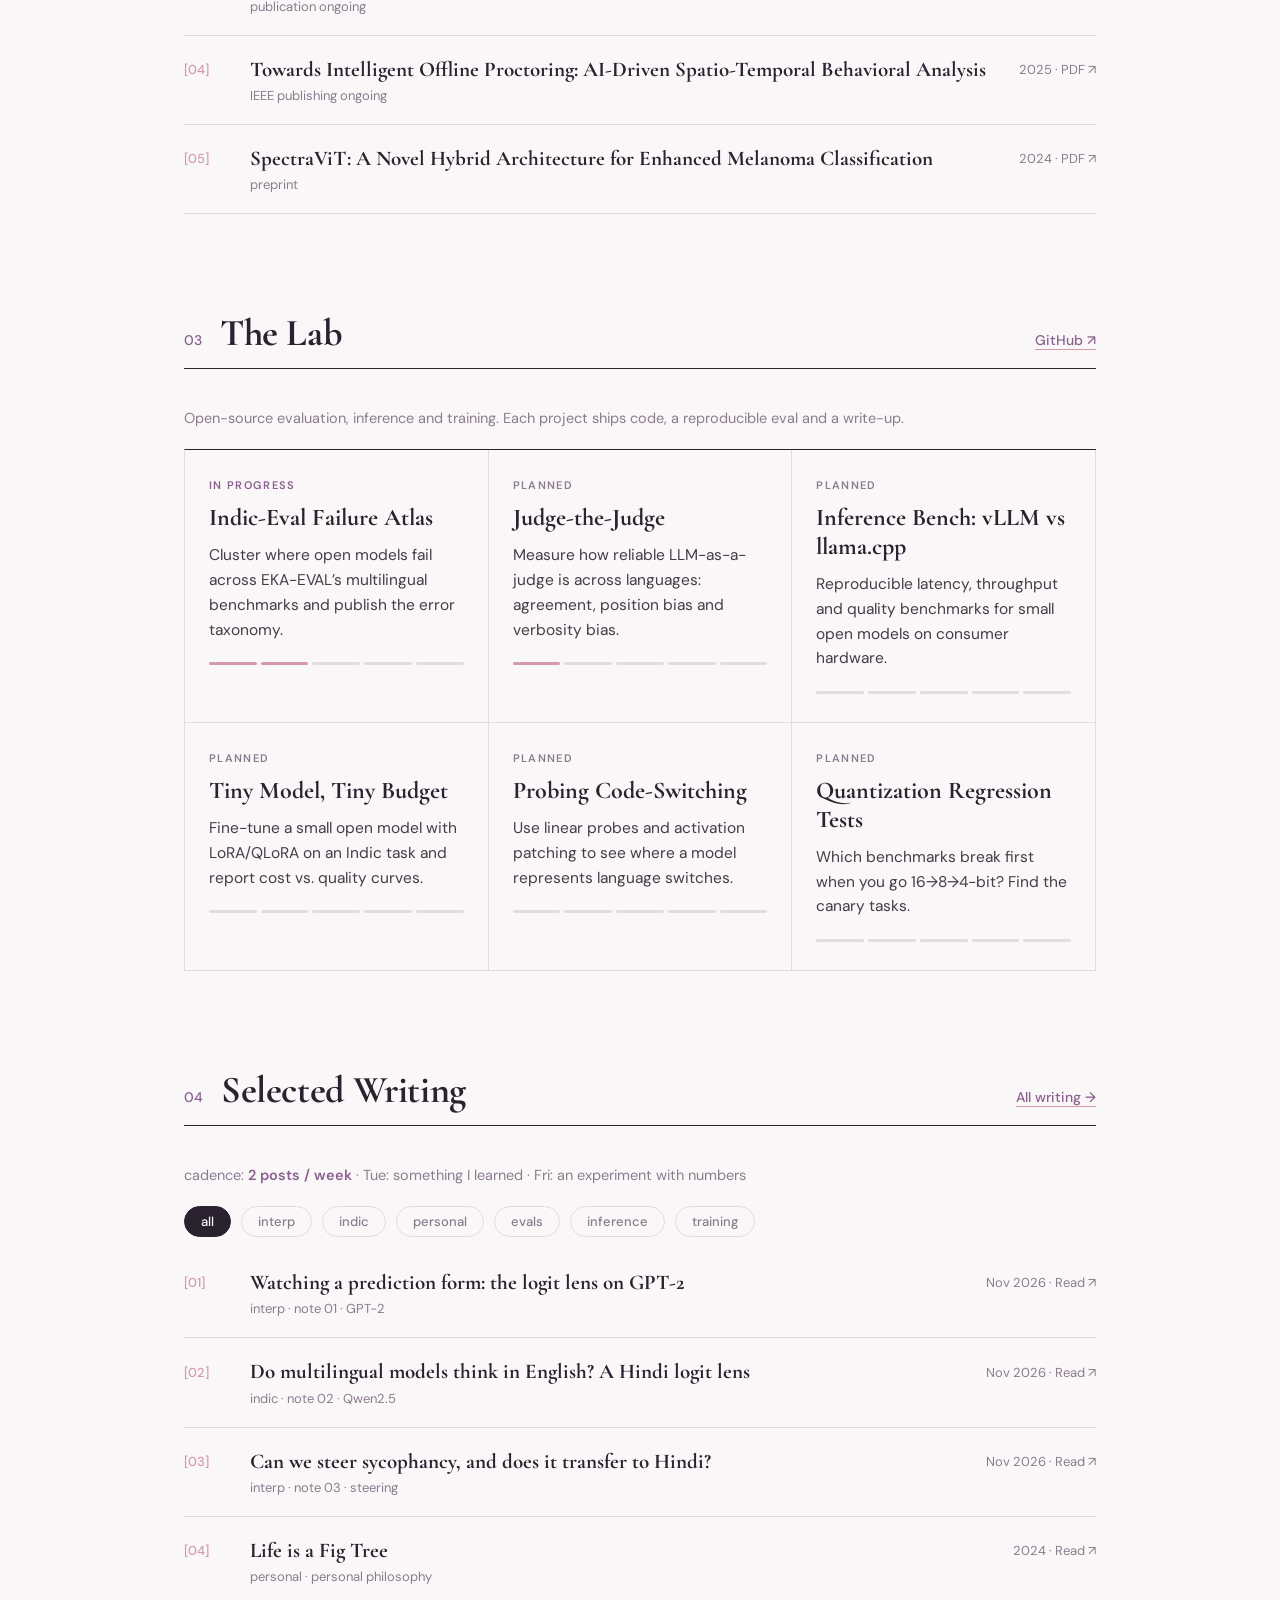
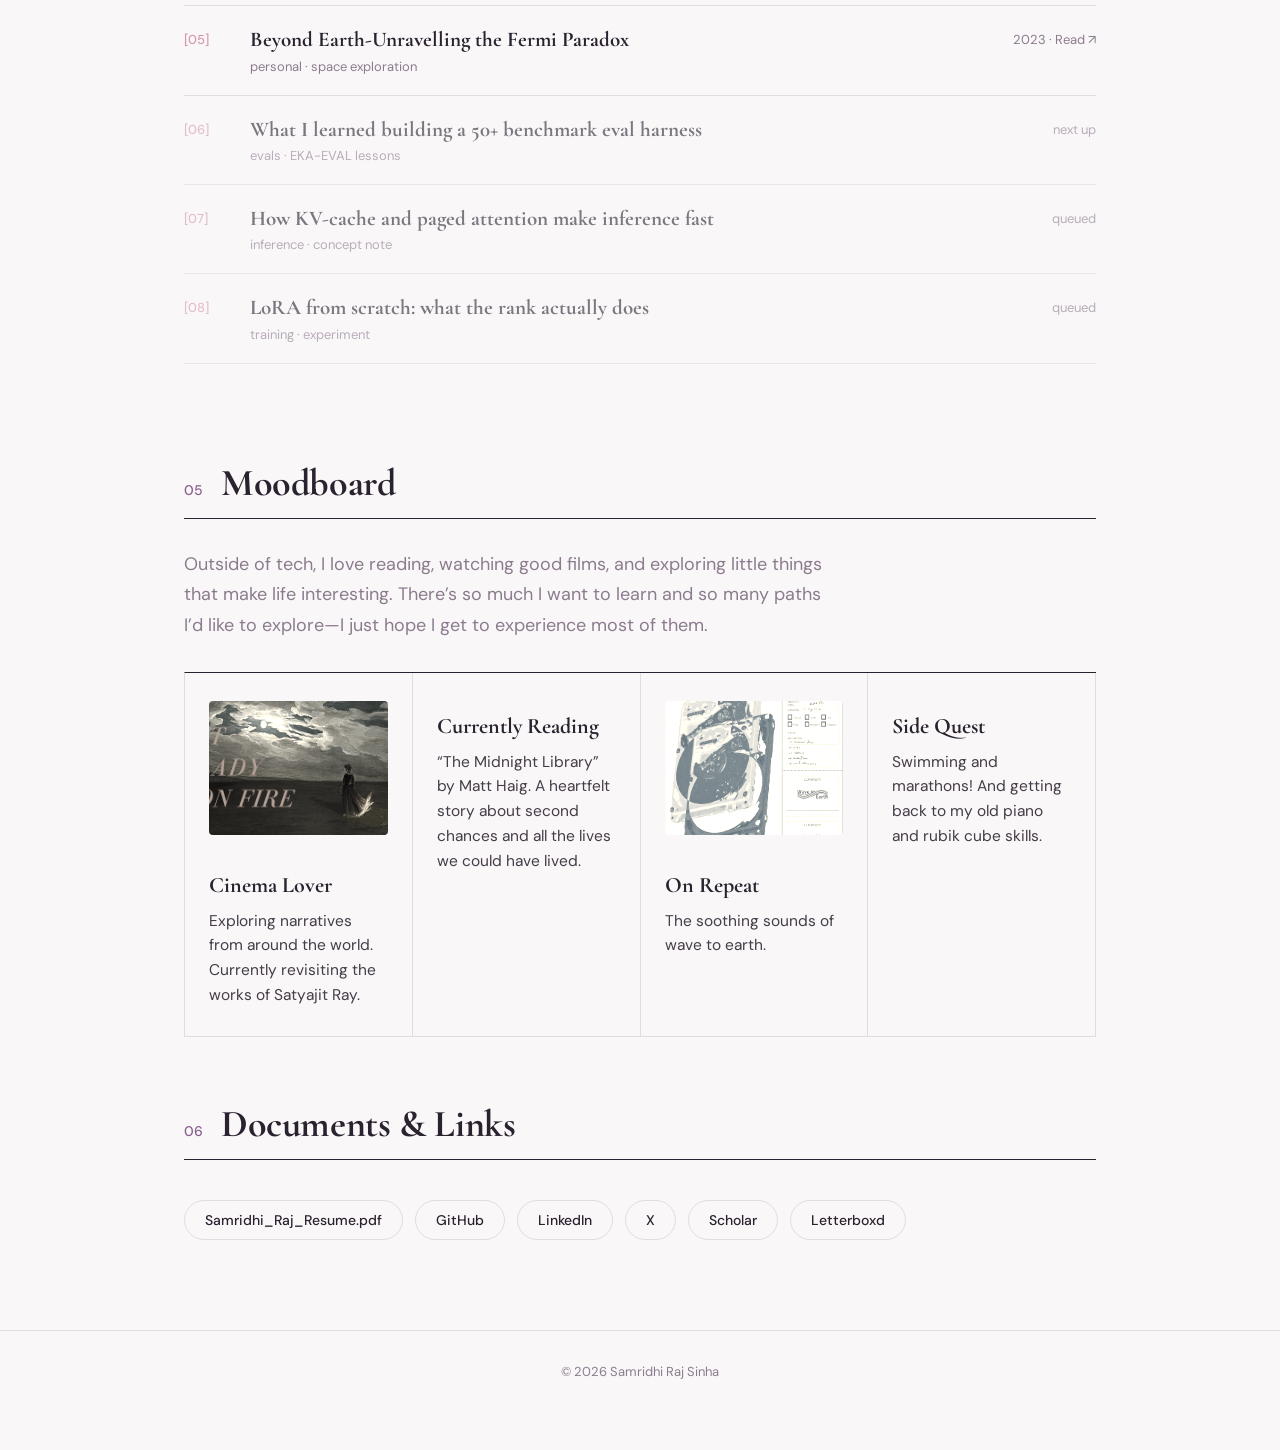
==== commit bbd34c20: "Update index.html" ====
--- a/index.html
+++ b/index.html
@@ -189,7 +189,7 @@
 </div></section>
 
 <section id="notes"><div class="w">
-<div class="sh rv"><i>04</i><h2>Selected Writing</h2></div>
+<div class="sh rv"><i>04</i><h2>Selected Writing</h2><a href="blog.html" style="margin-left:auto;font:500 14px var(--ui);white-space:nowrap">All writing →</a></div>
 <div class="cad rv">cadence: <b>2 posts / week</b> · Tue: something I learned · Fri: an experiment with numbers</div>
 <div class="pills rv" id="pills"></div>
 <div class="rows rv" id="posts"></div>
@@ -218,12 +218,14 @@
 {s:"PLANNED",n:"Probing Code-Switching",d:"Use linear probes and activation patching to see where a model represents language switches.",p:0},
 {s:"PLANNED",n:"Quantization Regression Tests",d:"Which benchmarks break first when you go 16→8→4-bit? Find the canary tasks.",p:0}];
 const POSTS=[
+{t:"Watching a prediction form: the logit lens on GPT-2",k:"interp",y:"Nov 2026",u:"posts/logit-lens.html",c:"note 01 · GPT-2"},
+{t:"Do multilingual models think in English? A Hindi logit lens",k:"indic",y:"Nov 2026",u:"posts/indic-latent-language.html",c:"note 02 · Qwen2.5"},
+{t:"Can we steer sycophancy, and does it transfer to Hindi?",k:"interp",y:"Nov 2026",u:"posts/sycophancy-steering.html",c:"note 03 · steering"},
 {t:"Life is a Fig Tree",k:"personal",y:"2024",u:"https://medium.com/@samridhiraj04/life-is-a-fig-tree-a2b3cd223941",c:"personal philosophy"},
 {t:"Beyond Earth-Unravelling the Fermi Paradox",k:"personal",y:"2023",u:"https://medium.com/@samridhiraj04/beyond-earth-unravelling-the-fermi-paradox-ac6bdb1ec9e3",c:"space exploration"},
 {t:"What I learned building a 50+ benchmark eval harness",k:"evals",y:"next up",c:"EKA-EVAL lessons"},
 {t:"How KV-cache and paged attention make inference fast",k:"inference",y:"queued",c:"concept note"},
-{t:"LoRA from scratch: what the rank actually does",k:"training",y:"queued",c:"experiment"},
-{t:"A gentle intro to mechanistic interpretability",k:"interp",y:"queued",c:"concept note"}];
+{t:"LoRA from scratch: what the rank actually does",k:"training",y:"queued",c:"experiment"}];
 const $=s=>document.querySelector(s);
 
 /* Render Lab */
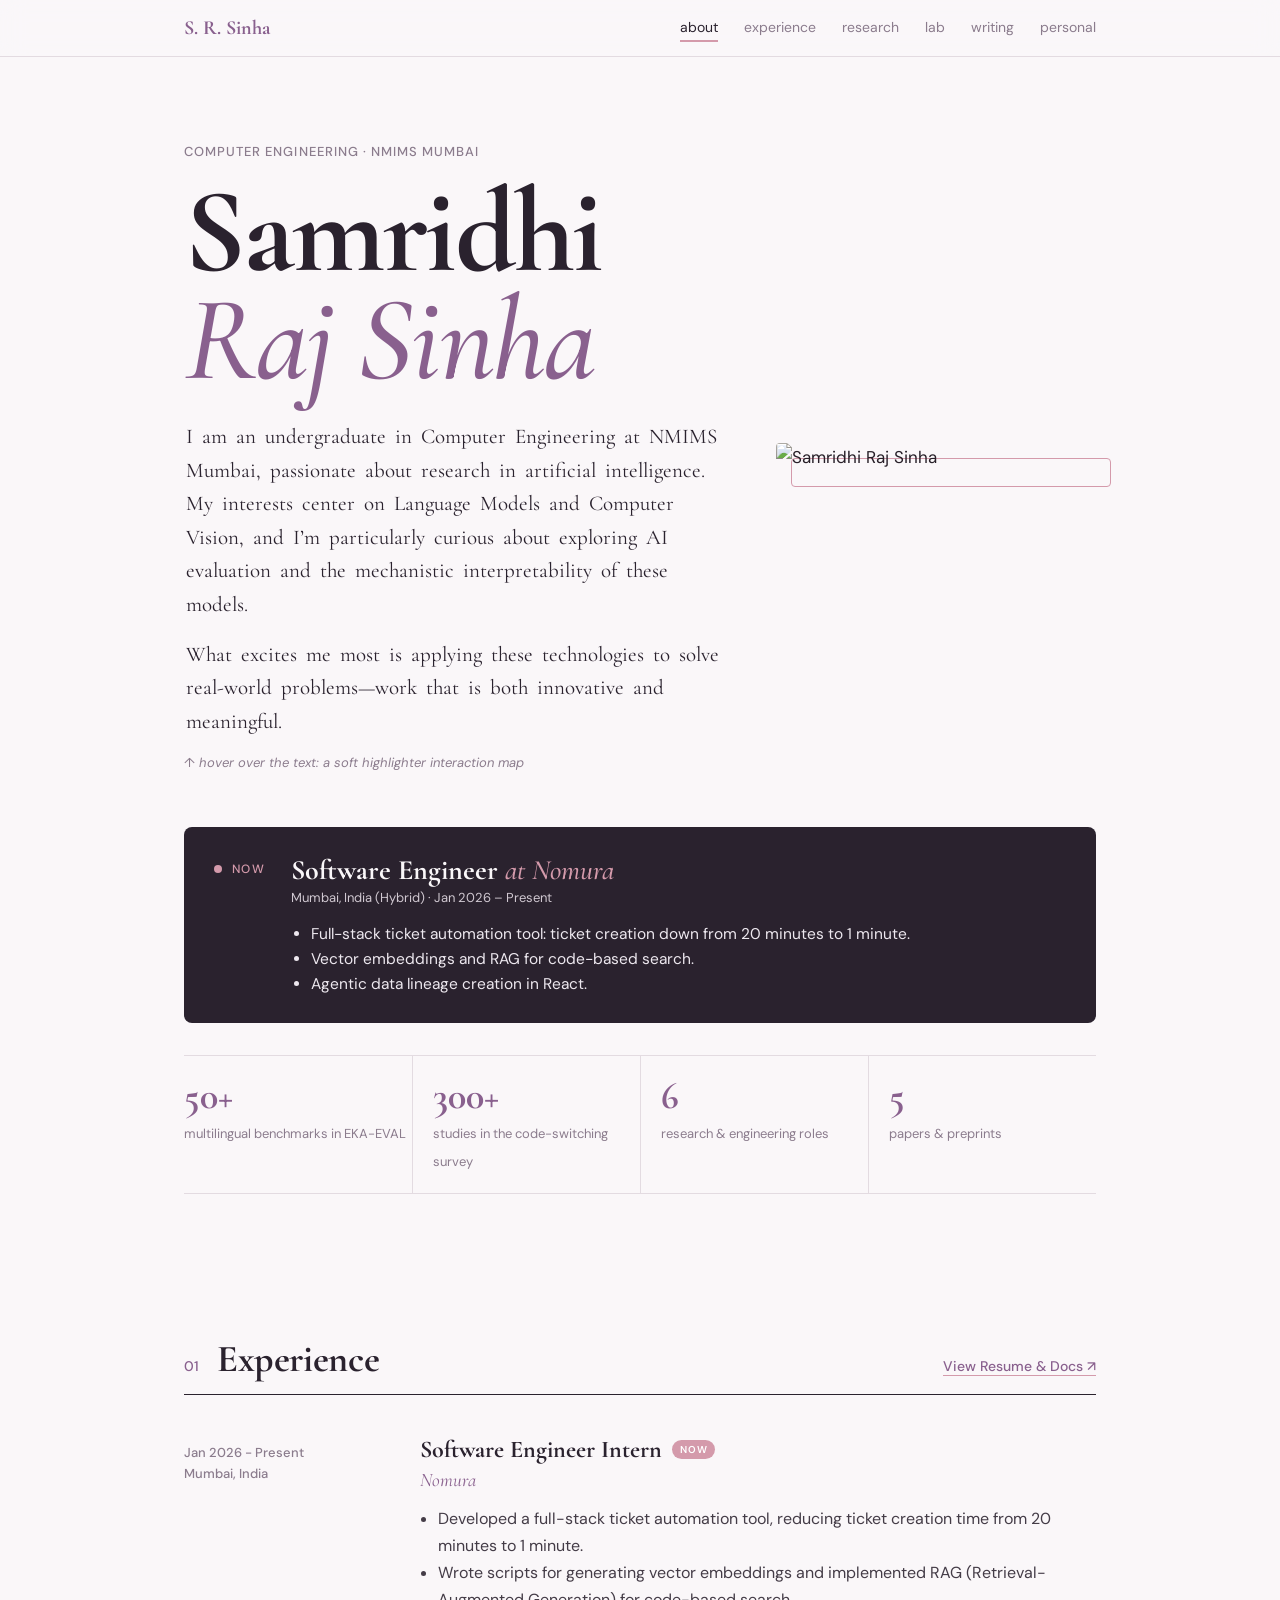
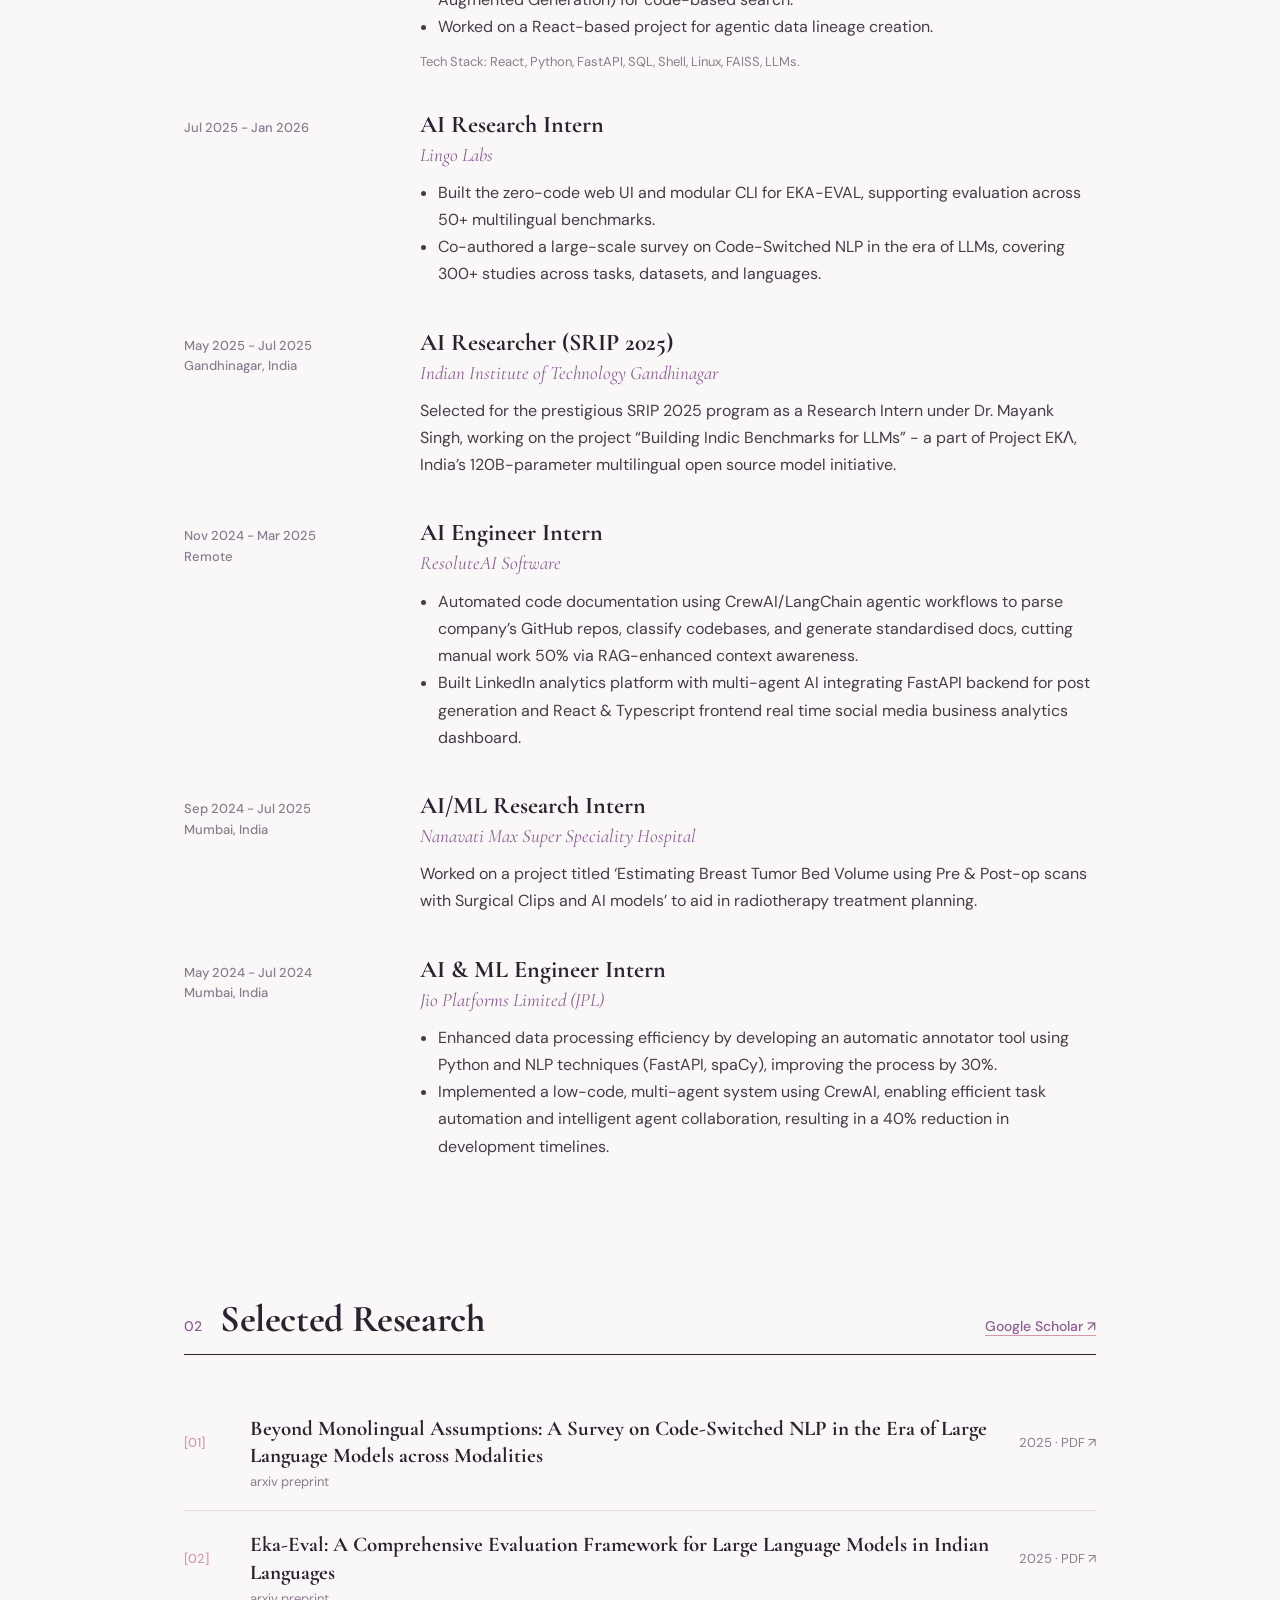
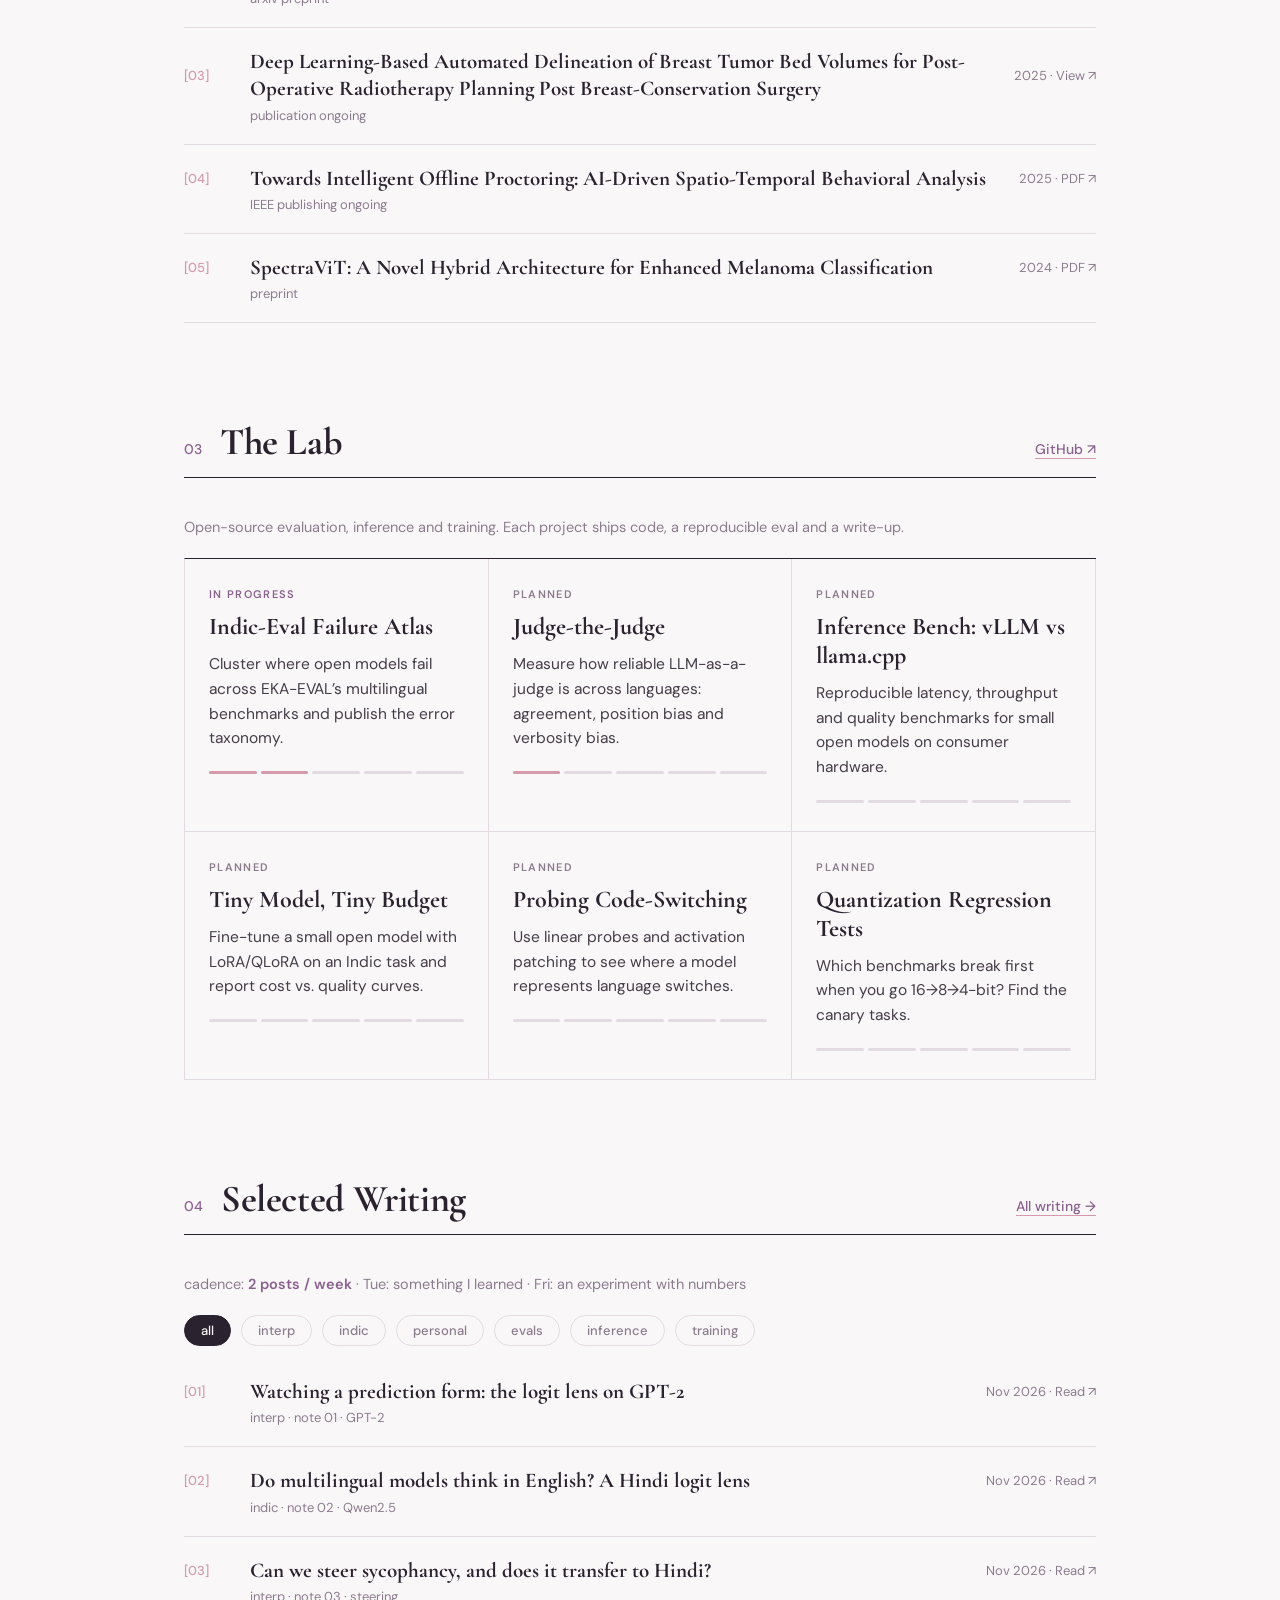
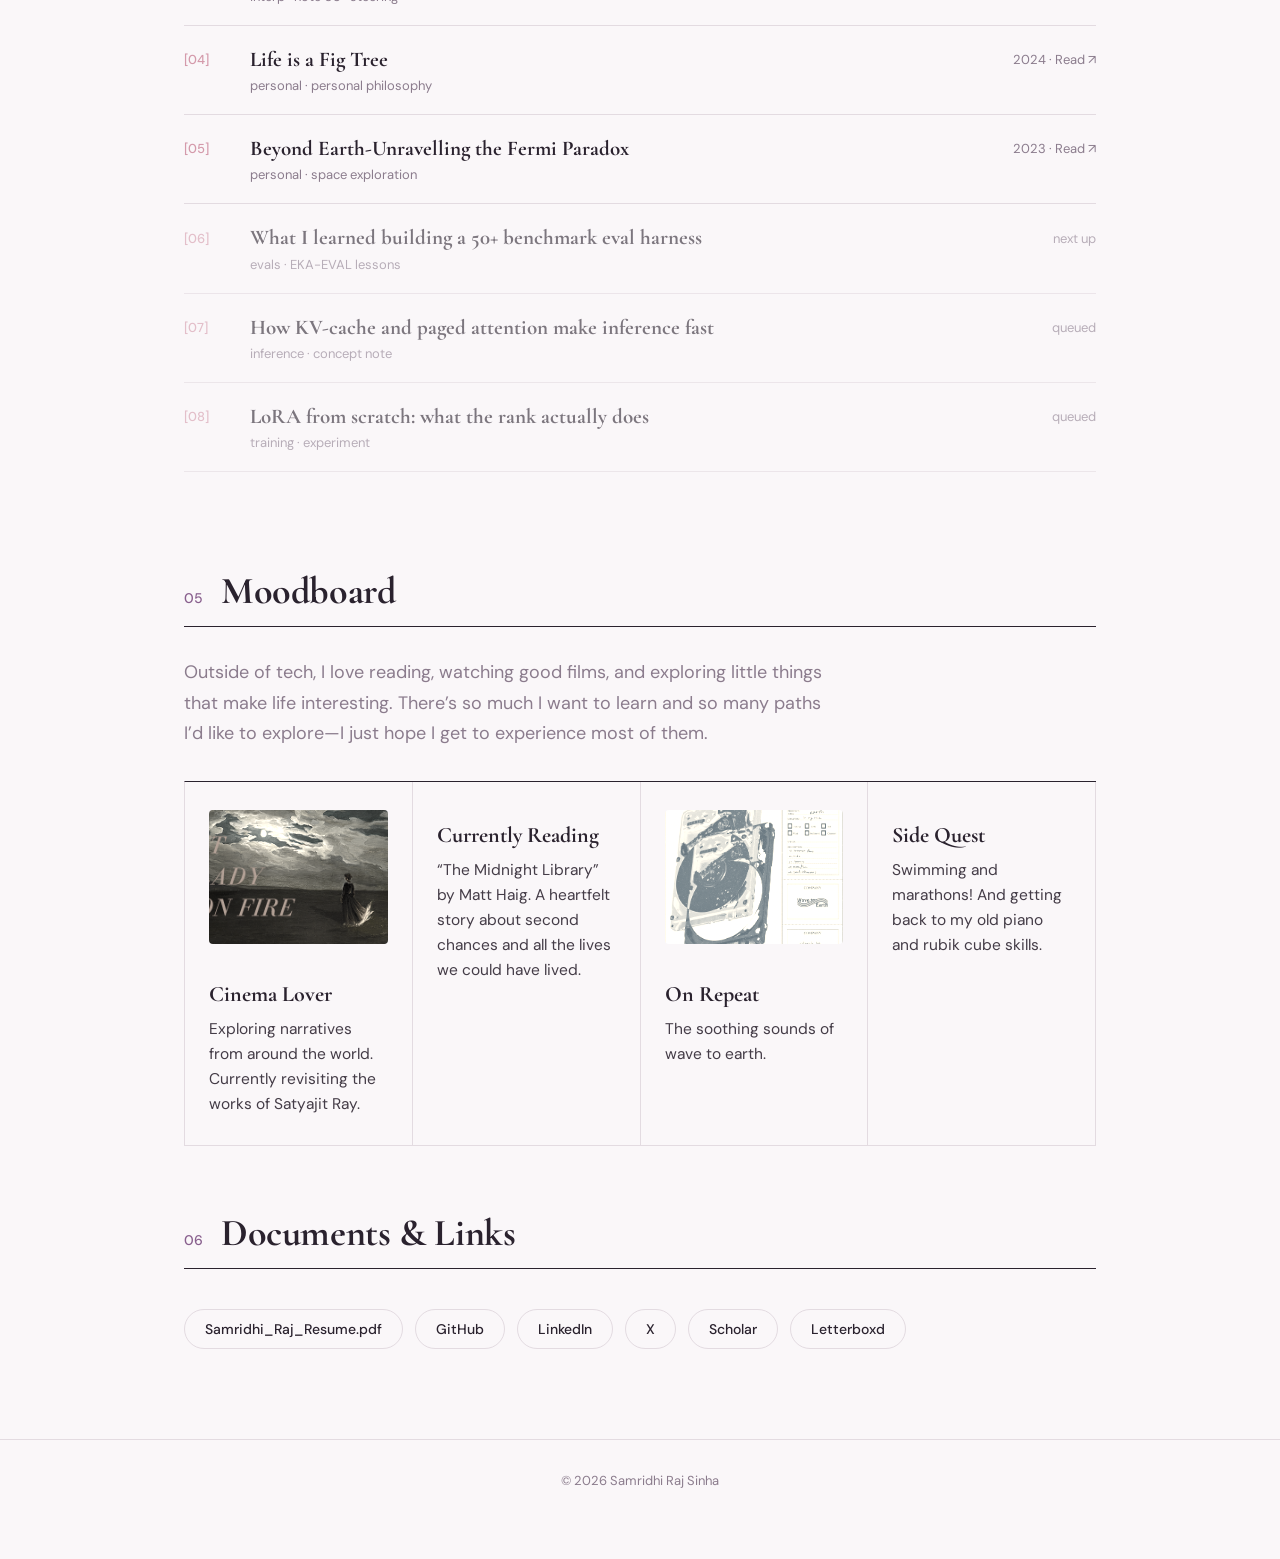
==== commit 8a176a52: "Update index.html" ====
--- a/index.html
+++ b/index.html
@@ -45,18 +45,27 @@
 
 .w { max-width: 960px; margin: 0 auto; padding: 0 24px; }
 .hero { padding: 86px 0 66px; }
+
+/* Hero Grid for Image */
+.hero-grid { display: grid; grid-template-columns: 1fr 320px; gap: 50px; align-items: center; }
+.hero-img { position: relative; }
+.hero-img::after { content: ""; position: absolute; top: 15px; left: 15px; right: -15px; bottom: -15px; border: 1px solid var(--pnk); z-index: -1; border-radius: 4px; transition: transform 0.4s ease; }
+.hero-img:hover::after { transform: translate(-5px, -5px); }
+.hero-img img { width: 100%; display: block; border-radius: 4px; filter: sepia(0.15) contrast(1.05) saturate(0.9); transition: filter 0.5s ease; }
+.hero-img:hover img { filter: none; }
+
 .kick { font: 13px var(--ui); color: var(--mut); letter-spacing: .08em; text-transform: uppercase; font-weight: 500; }
 h1 { font: 700 clamp(54px, 11vw, 120px)/.9 var(--sf); letter-spacing: -.02em; margin: 18px 0 26px; }
 h1 em { font-weight: 500; font-style: italic; color: var(--acc); }
 
-.att { max-width: 720px; font-size: 21px; line-height: 1.6; font-family: var(--sf); }
+.att { font-size: 21px; line-height: 1.6; font-family: var(--sf); }
 .att p { margin: 0 0 16px; }
 .att b { font-weight: 700; }
 .att span { border-radius: 4px; padding: 1px 2px; transition: background .3s, color .3s; cursor: default; }
 .hint { font: 13px var(--ui); color: var(--mut); margin-top: 6px; font-style: italic; }
 
 /* Current Role Box */
-.now { margin-top: 48px; background: var(--tx); color: var(--bg); border-radius: 8px; padding: 26px 30px; display: grid; grid-template-columns: auto 1fr; gap: 6px 26px; align-items: start; }
+.now { margin-top: 56px; background: var(--tx); color: var(--bg); border-radius: 8px; padding: 26px 30px; display: grid; grid-template-columns: auto 1fr; gap: 6px 26px; align-items: start; }
 .now .lb { font: 500 12px var(--ui); letter-spacing: .12em; color: var(--pnk); display: flex; align-items: center; gap: 10px; padding-top: 8px; }
 .dot { width: 8px; height: 8px; border-radius: 50%; background: var(--pnk); animation: pl 2.5s infinite; }
 @keyframes pl { 0% { box-shadow: 0 0 0 0 rgba(212,154,171,.6); } 100% { box-shadow: 0 0 0 12px rgba(212,154,171,0); } }
@@ -132,7 +141,9 @@
 .rv { opacity: 0; transform: translateY(16px); transition: opacity .7s ease-out, transform .7s ease-out; }
 .rv.in { opacity: 1; transform: none; }
 
-@media (max-width: 720px) {
+@media (max-width: 850px) {
+  .hero-grid { grid-template-columns: 1fr; gap: 40px; }
+  .hero-img { max-width: 320px; margin: 0 auto; }
   .job { grid-template-columns: 1fr; gap: 12px; } .job .d { padding: 0; }
   .stats { grid-template-columns: 1fr 1fr; } .stats div:nth-child(3) { border-left: 0; padding-left: 0; }
   .now { grid-template-columns: 1fr; padding: 24px; } .now ul { grid-column: 1; padding-left: 16px; }
@@ -147,19 +158,26 @@
 <nav><div class="w"><b>S. R. Sinha</b><span class="sp"></span><a href="#about">about</a><a href="#exp">experience</a><a href="#research">research</a><a href="#lab">lab</a><a href="#notes">writing</a><a href="#personal">personal</a></div></nav>
 
 <header class="hero" id="about"><div class="w">
-<div class="kick">Computer Engineering · NMIMS Mumbai</div>
-<h1>Samridhi<br><em>Raj Sinha</em></h1>
-<div class="att" id="att">
-<p>I am an undergraduate in Computer Engineering at NMIMS Mumbai, passionate about research in artificial intelligence. My interests center on <b>Language Models</b> and <b>Computer Vision</b>, and I’m particularly curious about exploring <b>AI evaluation</b> and the <b>mechanistic interpretability</b> of these models.</p>
-<p>What excites me most is applying these technologies to solve real-world problems—work that is both innovative and meaningful.</p>
+<div class="hero-grid">
+  <div>
+    <div class="kick">Computer Engineering · NMIMS Mumbai</div>
+    <h1>Samridhi<br><em>Raj Sinha</em></h1>
+    <div class="att" id="att">
+    <p>I am an undergraduate in Computer Engineering at NMIMS Mumbai, passionate about research in artificial intelligence. My interests center on <b>Language Models</b> and <b>Computer Vision</b>, and I’m particularly curious about exploring <b>AI evaluation</b> and the <b>mechanistic interpretability</b> of these models.</p>
+    <p>What excites me most is applying these technologies to solve real-world problems—work that is both innovative and meaningful.</p>
+    </div>
+    <div class="hint">↑ hover over the text: a soft highlighter interaction map</div>
+  </div>
+  <div class="hero-img rv">
+    <img src="sam.jpeg" alt="Samridhi Raj Sinha" loading="lazy">
+  </div>
 </div>
-<div class="hint">↑ hover over the text: a soft highlighter interaction map</div>
-
-<div class="now"><div class="lb"><span class="dot"></span>NOW</div>
+
+<div class="now rv"><div class="lb"><span class="dot"></span>NOW</div>
 <div><h3>Software Engineer <span>at Nomura</span></h3><div class="m">Mumbai, India (Hybrid) · Jan 2026 – Present</div></div>
 <ul><li>Full-stack ticket automation tool: ticket creation down from 20 minutes to 1 minute.</li><li>Vector embeddings and RAG for code-based search.</li><li>Agentic data lineage creation in React.</li></ul></div>
 
-<div class="stats"><div><b data-n="50" data-s="+">0</b><span>multilingual benchmarks in EKA-EVAL</span></div><div><b data-n="300" data-s="+">0</b><span>studies in the code-switching survey</span></div><div><b data-n="6" data-s="">0</b><span>research &amp; engineering roles</span></div><div><b data-n="5" data-s="">0</b><span>papers &amp; preprints</span></div></div>
+<div class="stats rv"><div><b data-n="50" data-s="+">0</b><span>multilingual benchmarks in EKA-EVAL</span></div><div><b data-n="300" data-s="+">0</b><span>studies in the code-switching survey</span></div><div><b data-n="6" data-s="">0</b><span>research &amp; engineering roles</span></div><div><b data-n="5" data-s="">0</b><span>papers &amp; preprints</span></div></div>
 </div></header>
 
 <section id="exp"><div class="w">
@@ -218,9 +236,9 @@
 {s:"PLANNED",n:"Probing Code-Switching",d:"Use linear probes and activation patching to see where a model represents language switches.",p:0},
 {s:"PLANNED",n:"Quantization Regression Tests",d:"Which benchmarks break first when you go 16→8→4-bit? Find the canary tasks.",p:0}];
 const POSTS=[
-{t:"Watching a prediction form: the logit lens on GPT-2",k:"interp",y:"Nov 2026",u:"posts/logit-lens.html",c:"note 01 · GPT-2"},
-{t:"Do multilingual models think in English? A Hindi logit lens",k:"indic",y:"Nov 2026",u:"posts/indic-latent-language.html",c:"note 02 · Qwen2.5"},
-{t:"Can we steer sycophancy, and does it transfer to Hindi?",k:"interp",y:"Nov 2026",u:"posts/sycophancy-steering.html",c:"note 03 · steering"},
+{t:"Watching a prediction form: the logit lens on GPT-2",k:"interp",y:"Nov 2026",u:"logit-lens.html",c:"note 01 · GPT-2"},
+{t:"Do multilingual models think in English? A Hindi logit lens",k:"indic",y:"Nov 2026",u:"indic-latent-language.html",c:"note 02 · Qwen2.5"},
+{t:"Can we steer sycophancy, and does it transfer to Hindi?",k:"interp",y:"Nov 2026",u:"sycophancy-steering.html",c:"note 03 · steering"},
 {t:"Life is a Fig Tree",k:"personal",y:"2024",u:"https://medium.com/@samridhiraj04/life-is-a-fig-tree-a2b3cd223941",c:"personal philosophy"},
 {t:"Beyond Earth-Unravelling the Fermi Paradox",k:"personal",y:"2023",u:"https://medium.com/@samridhiraj04/beyond-earth-unravelling-the-fermi-paradox-ac6bdb1ec9e3",c:"space exploration"},
 {t:"What I learned building a 50+ benchmark eval harness",k:"evals",y:"next up",c:"EKA-EVAL lessons"},
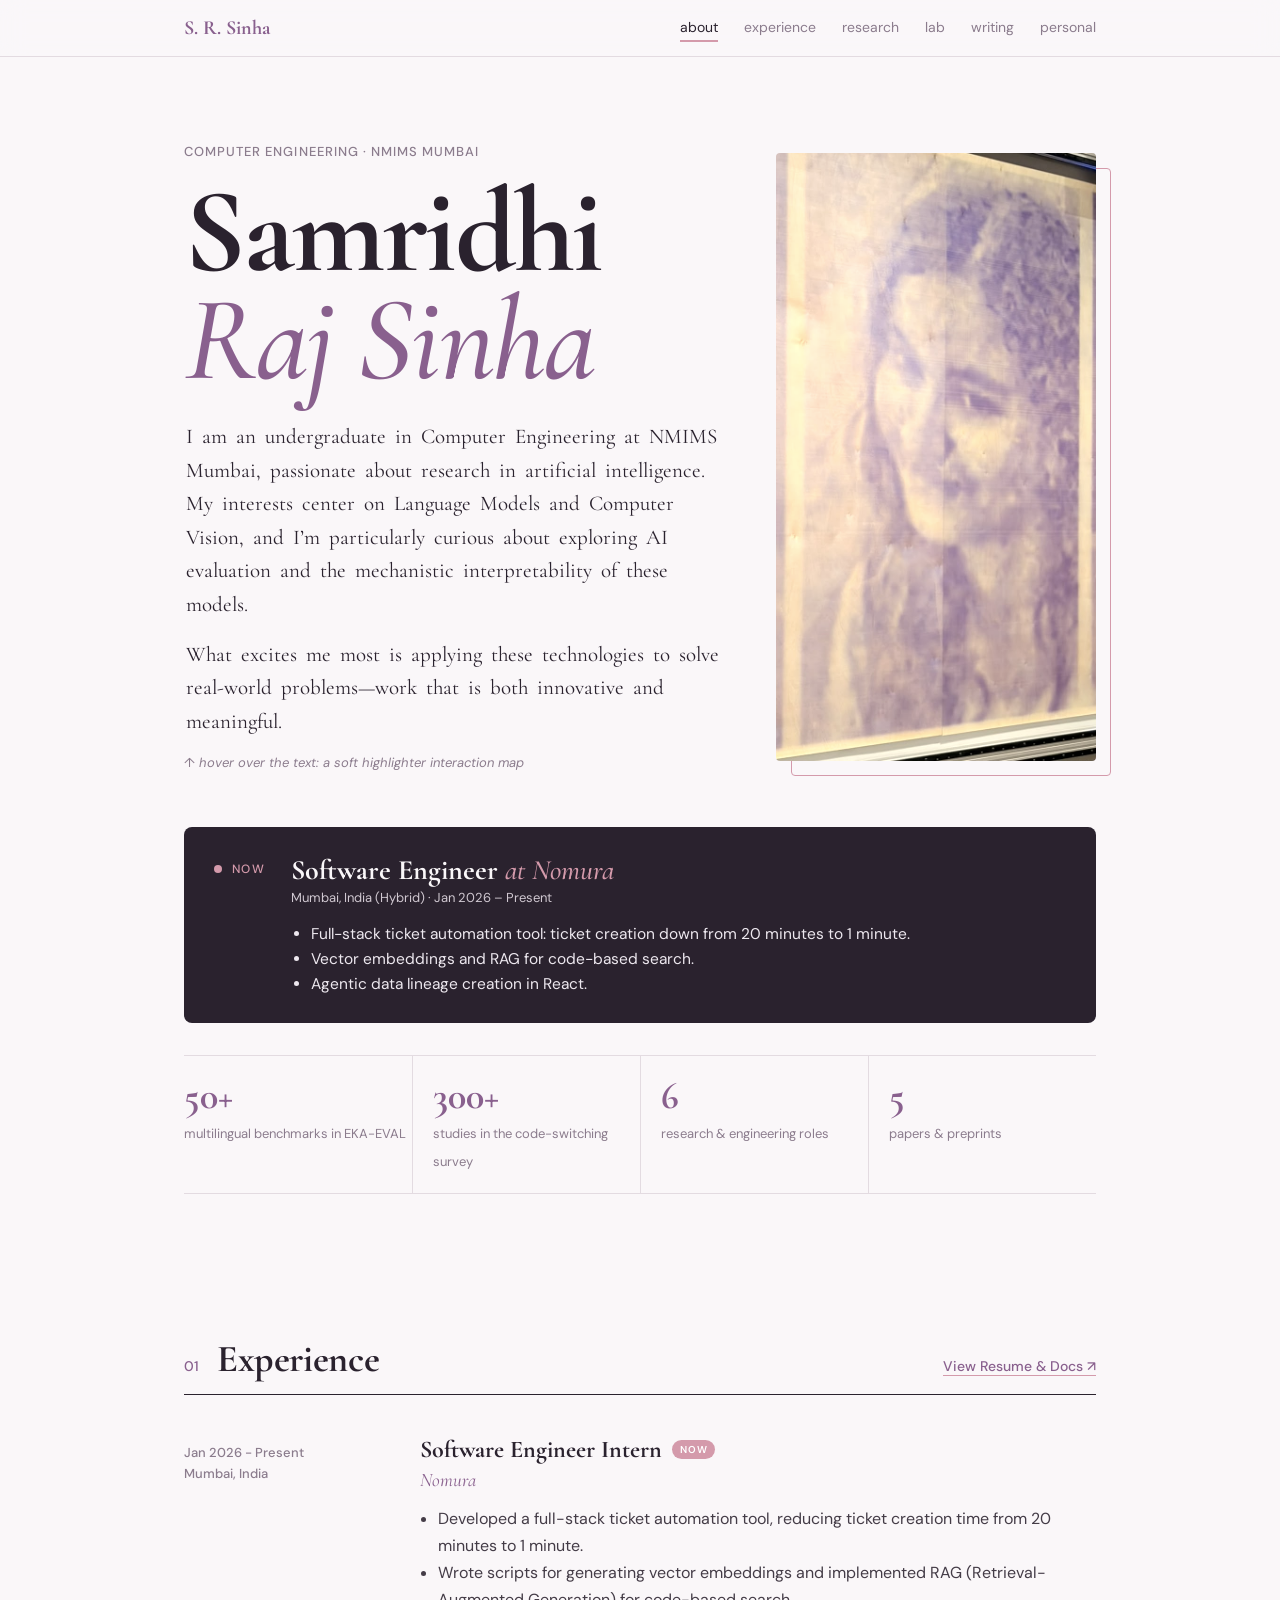
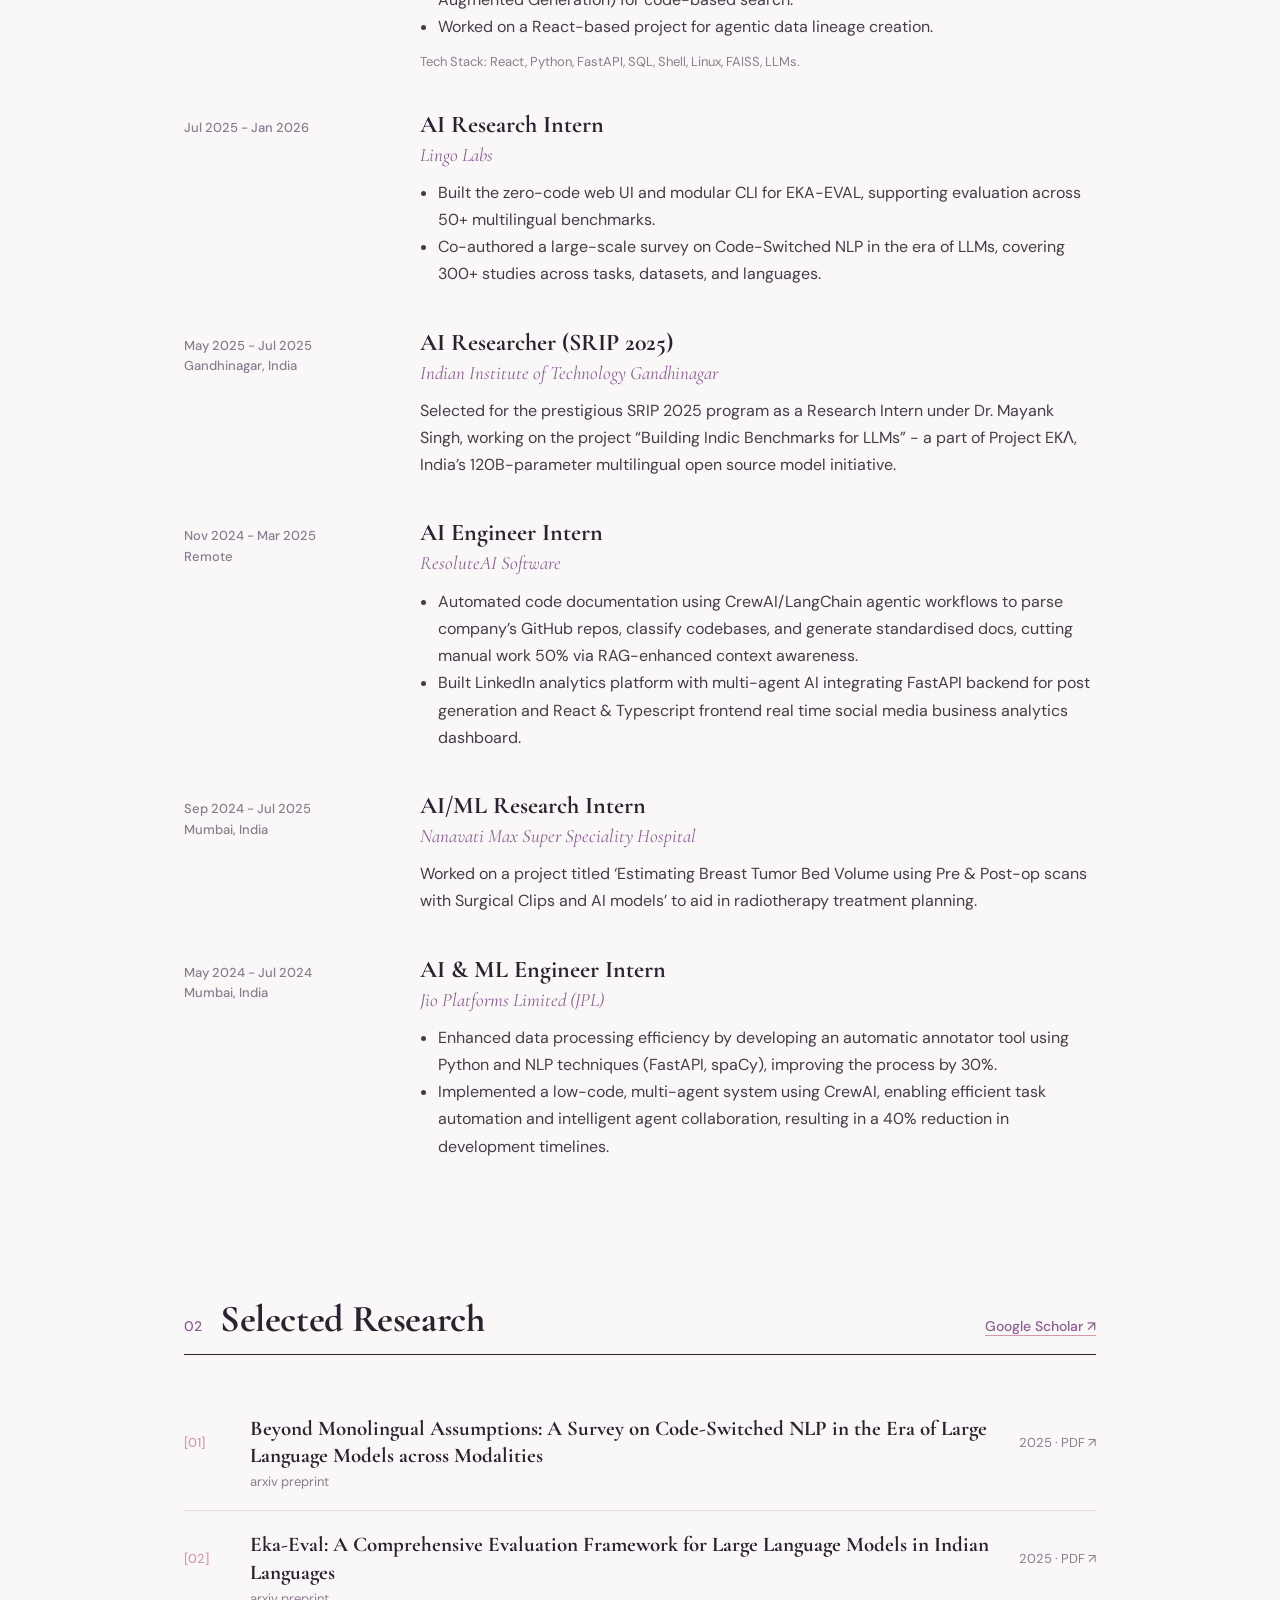
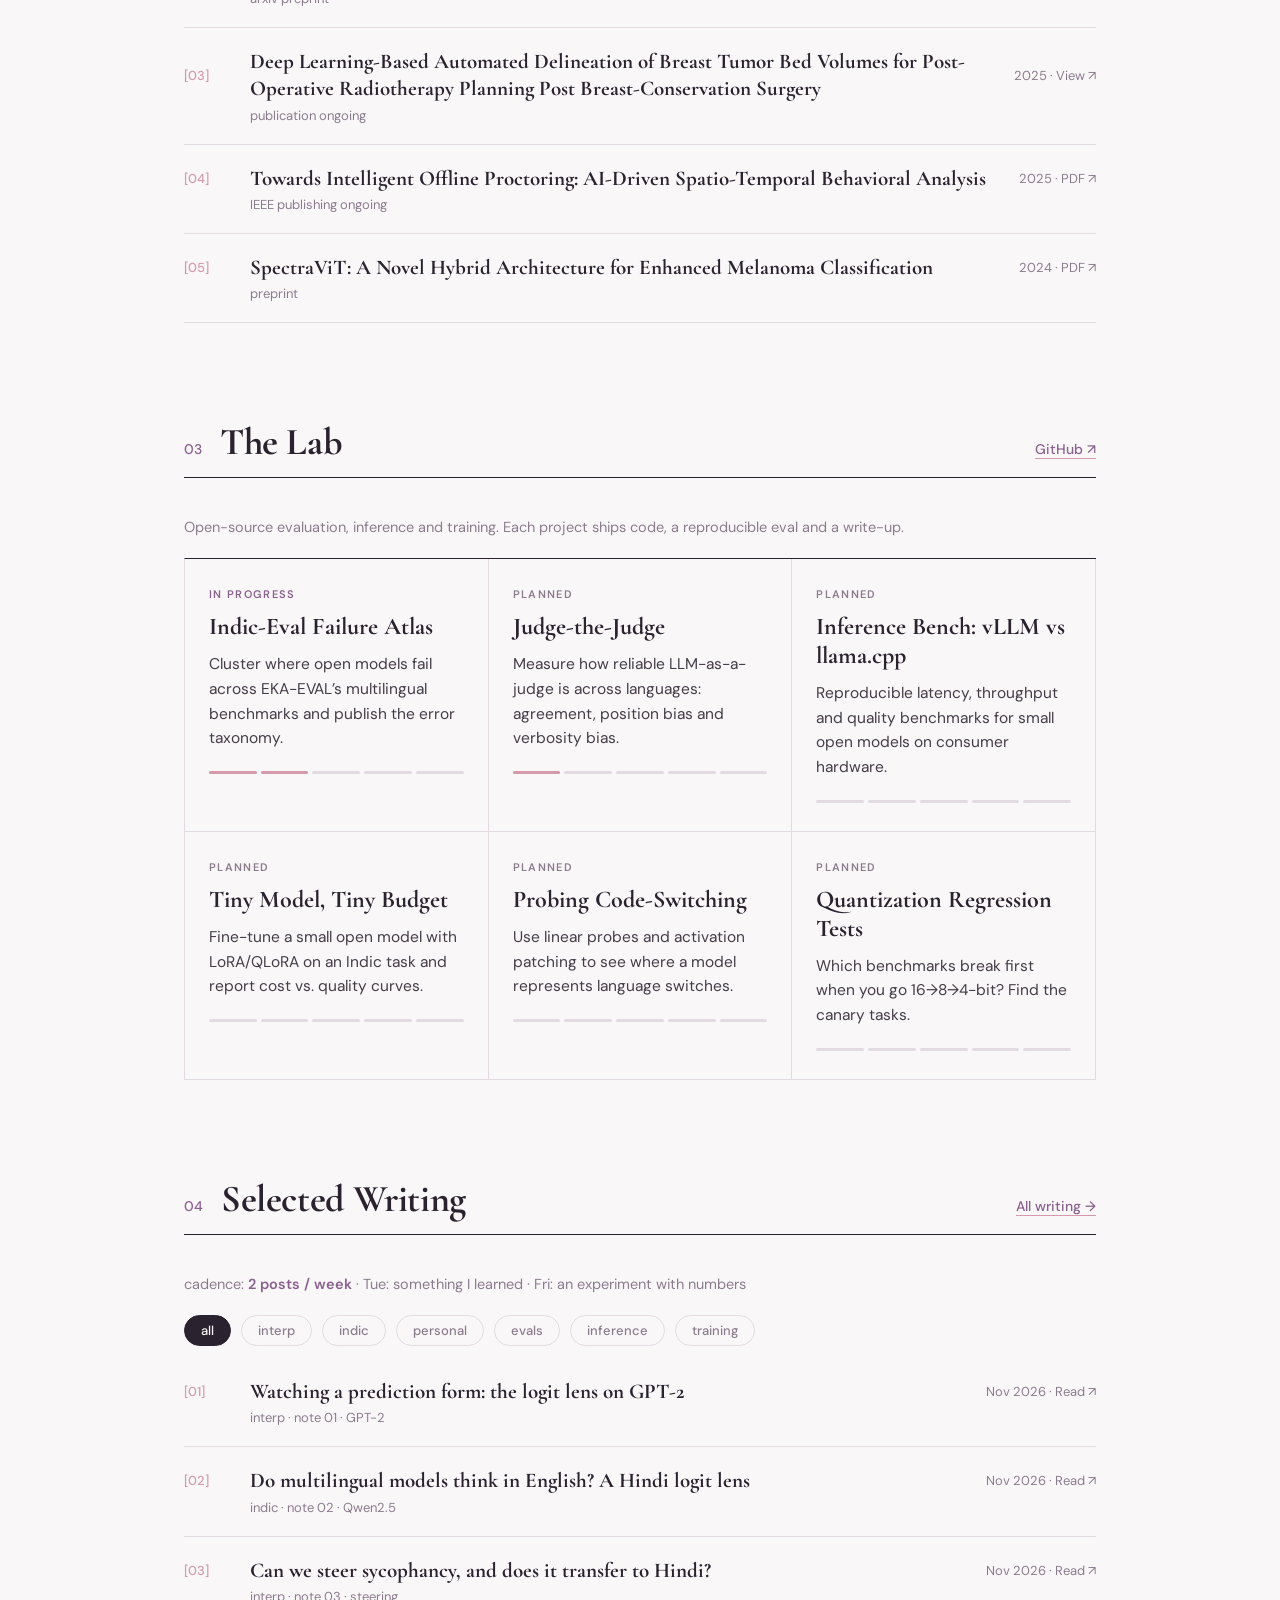
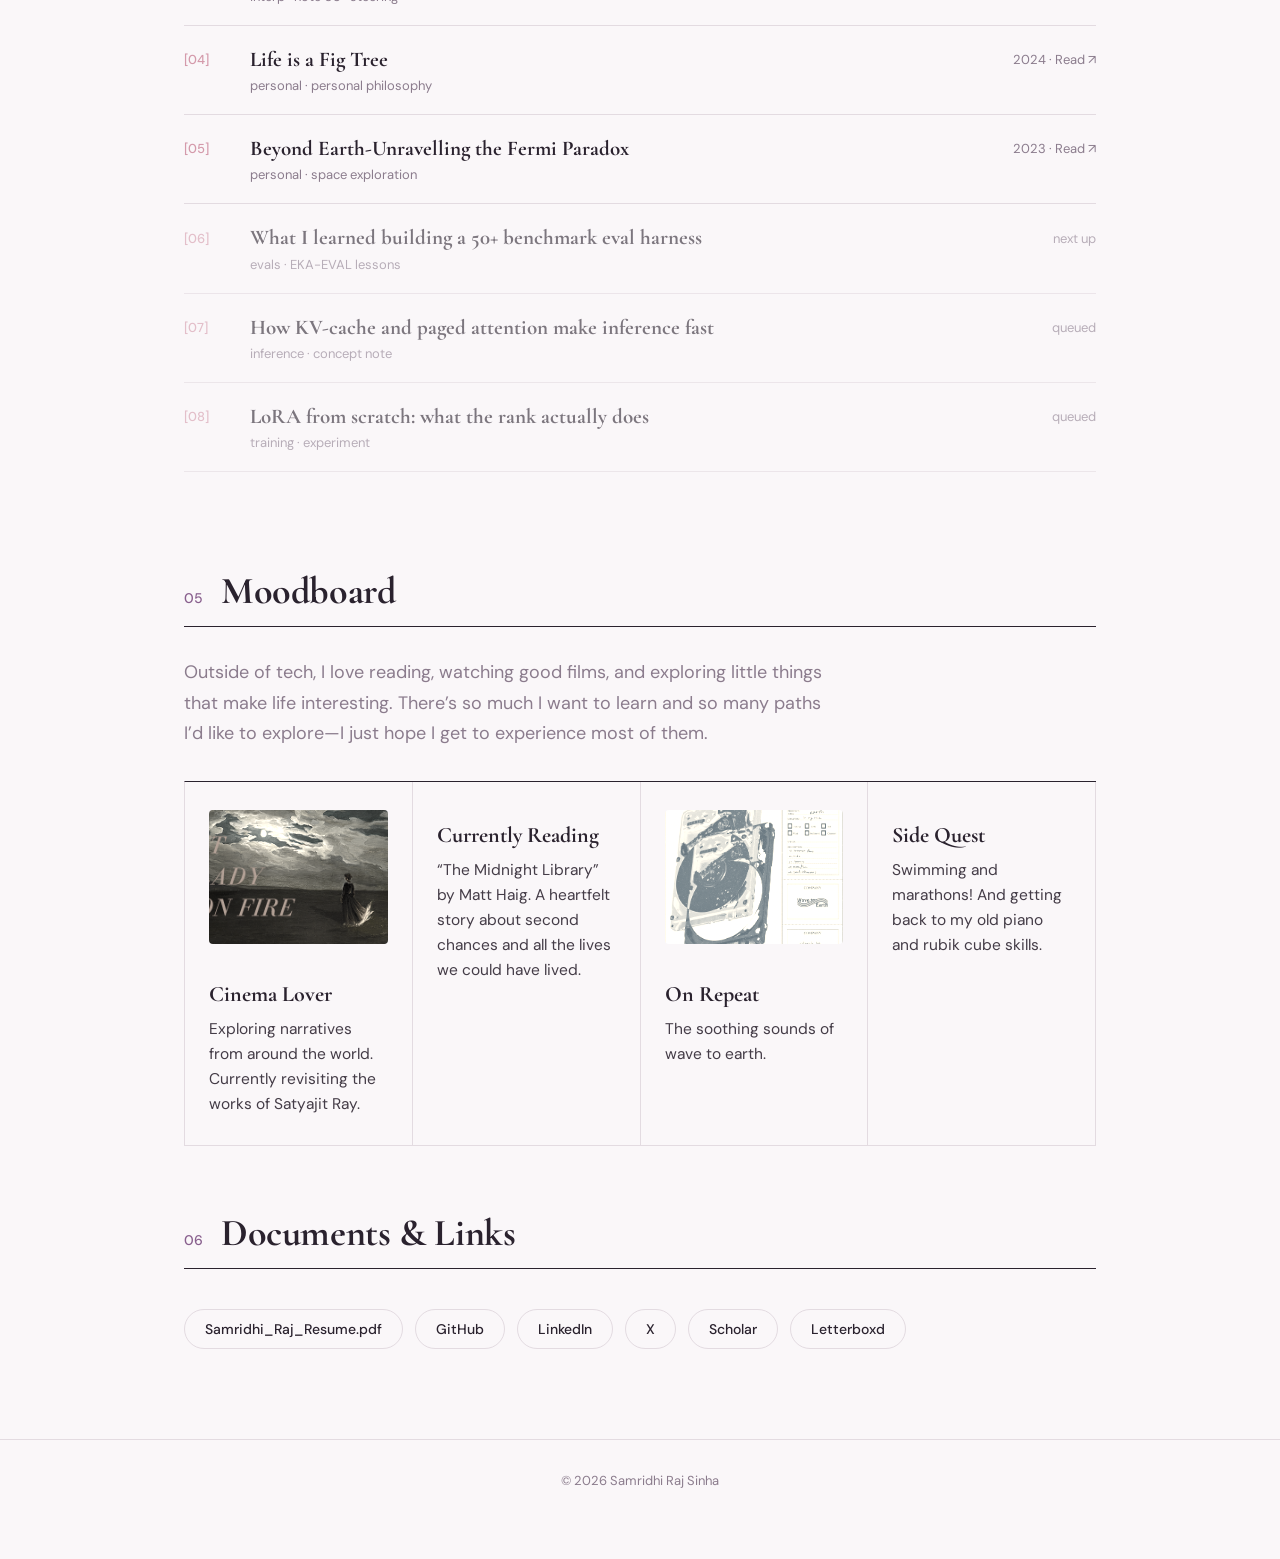
==== commit 254c2aa1: "Update index.html" ====
--- a/index.html
+++ b/index.html
@@ -169,7 +169,7 @@
     <div class="hint">↑ hover over the text: a soft highlighter interaction map</div>
   </div>
   <div class="hero-img rv">
-    <img src="sam.jpeg" alt="Samridhi Raj Sinha" loading="lazy">
+    <img src="sam1.jpeg" alt="Samridhi Raj Sinha" loading="lazy">
   </div>
 </div>
 
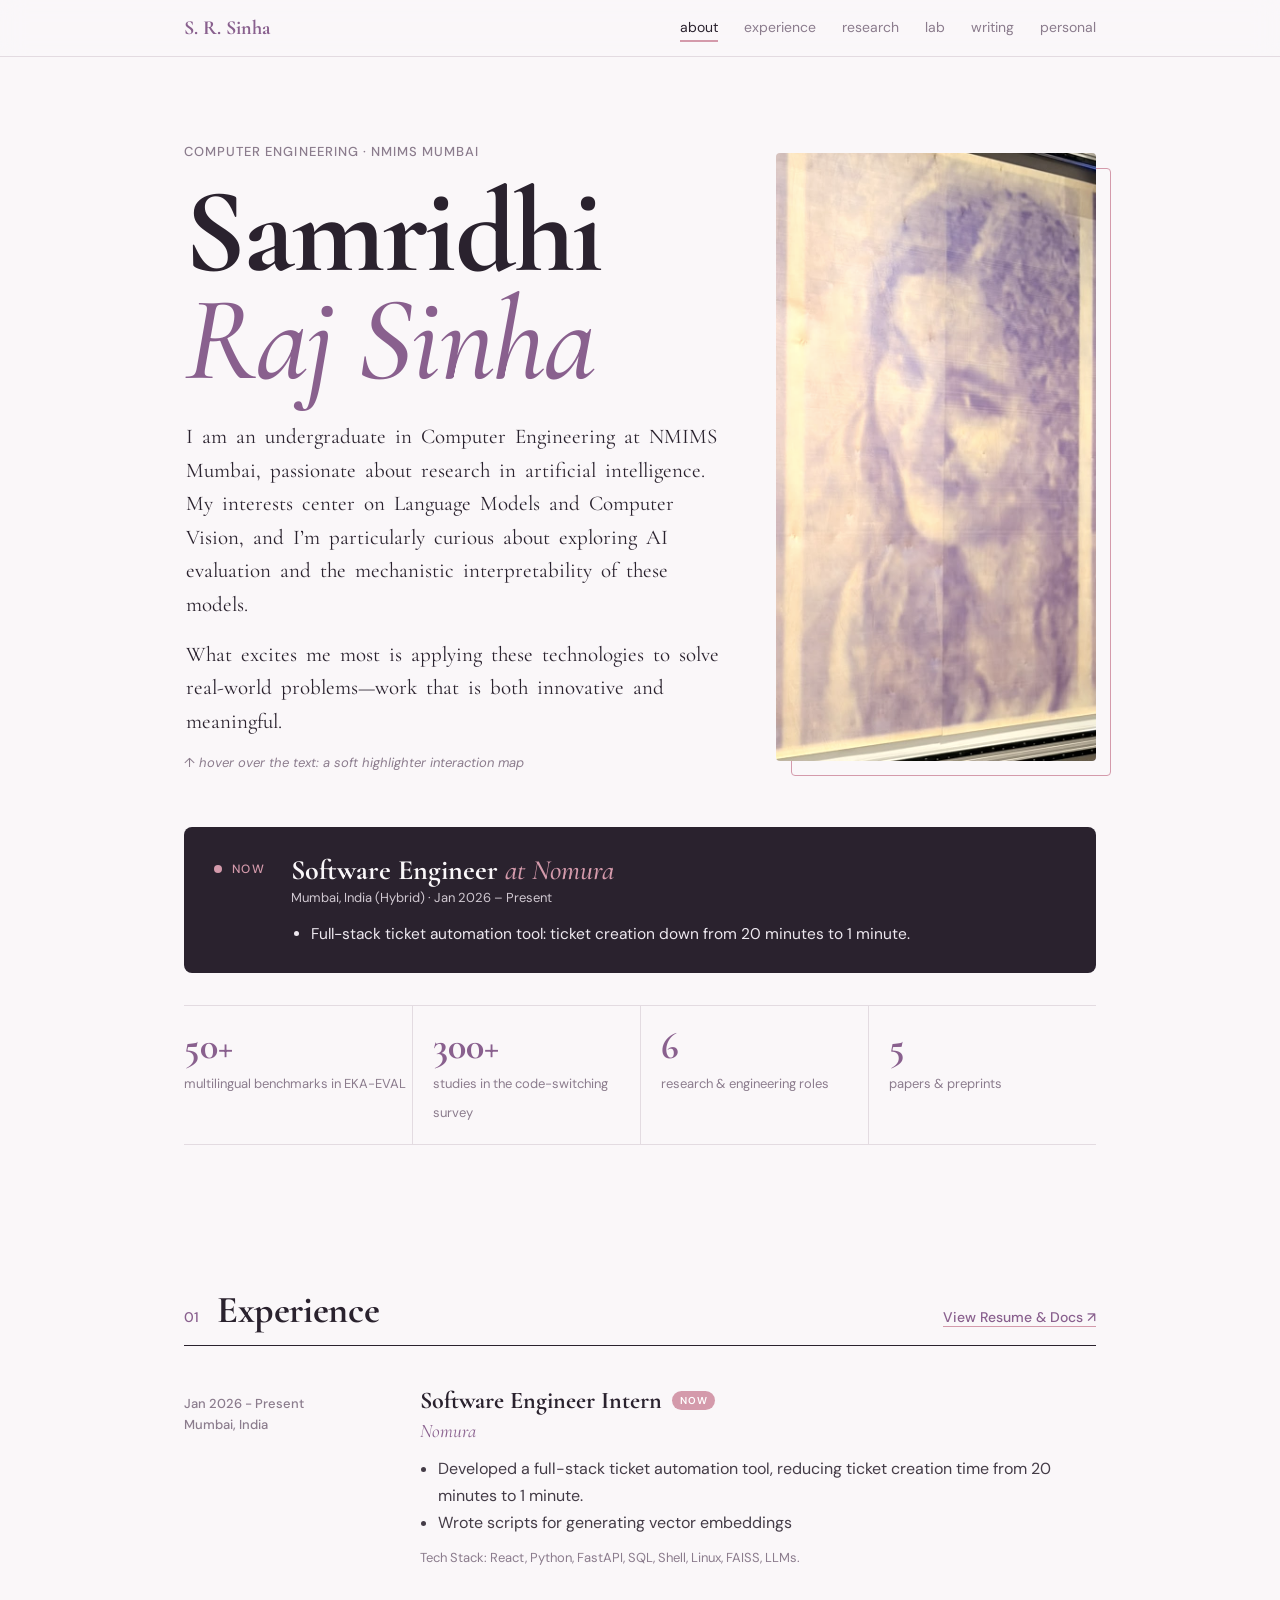
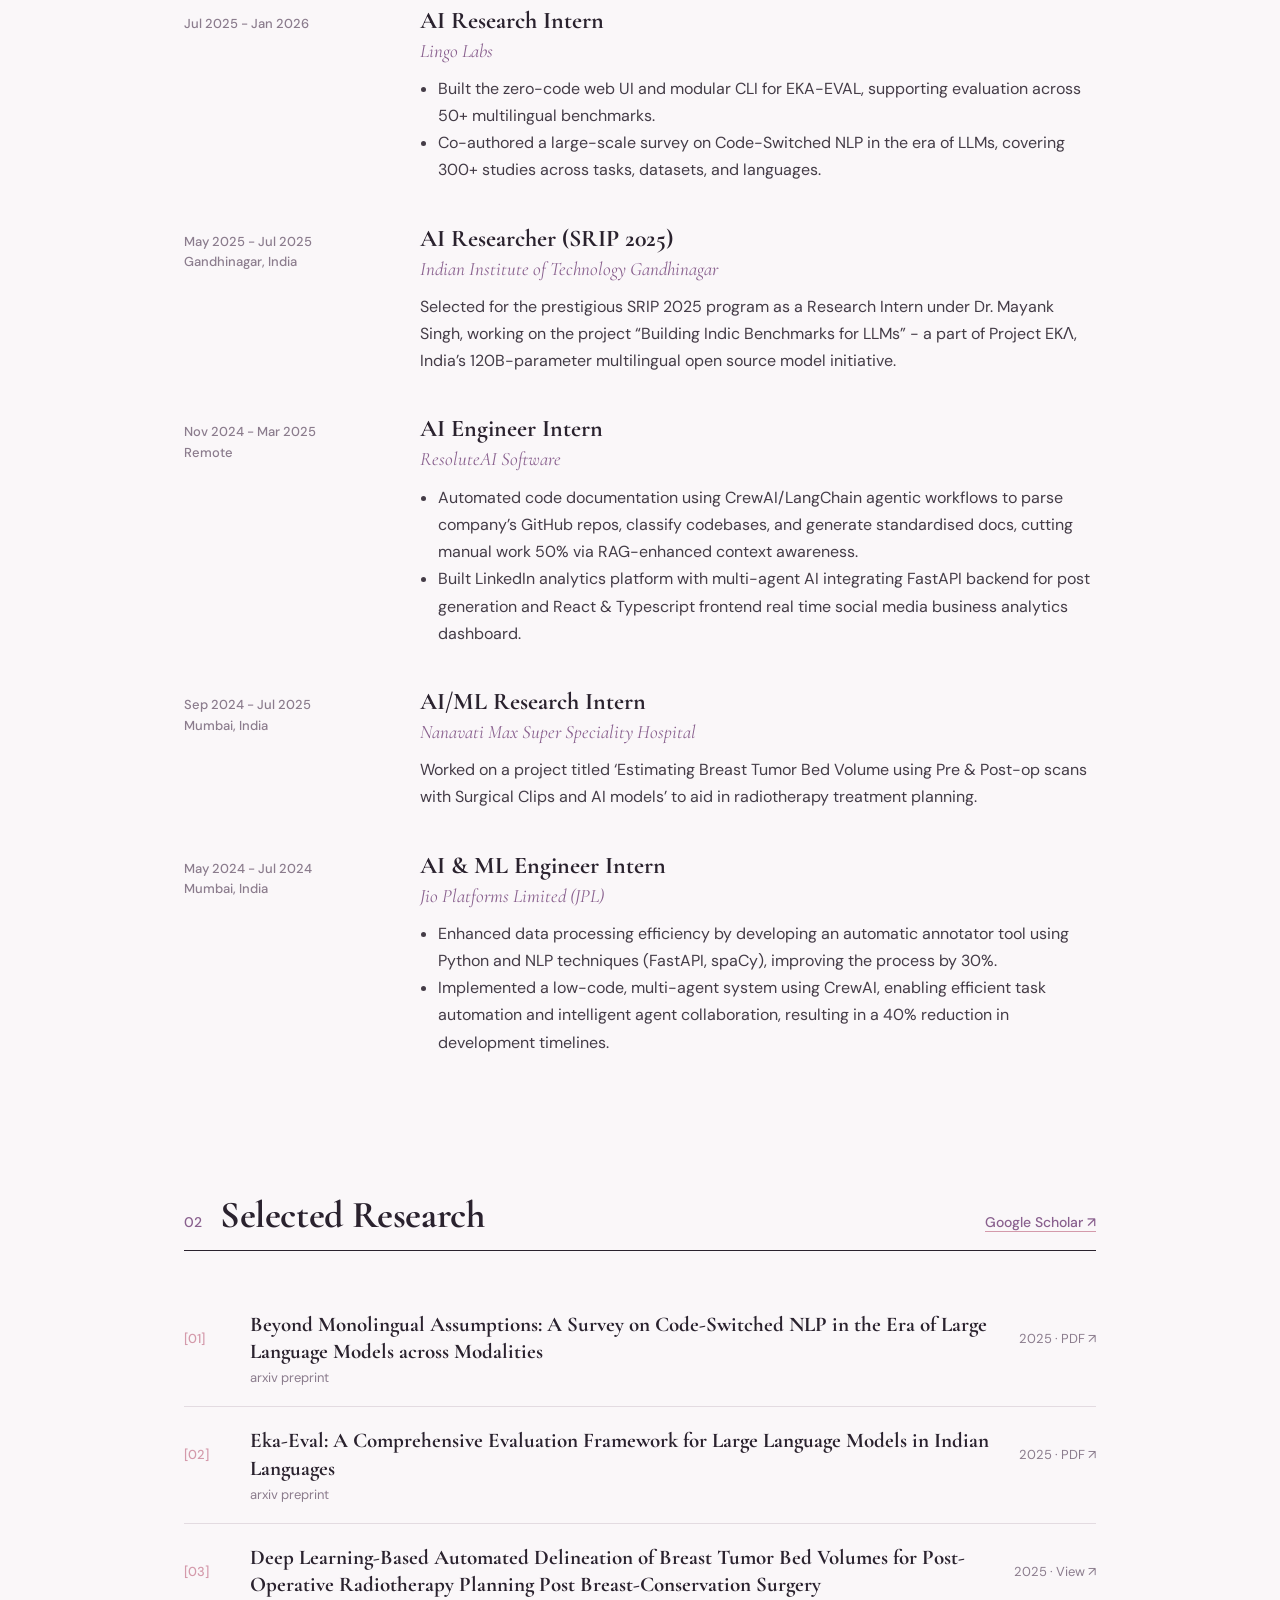
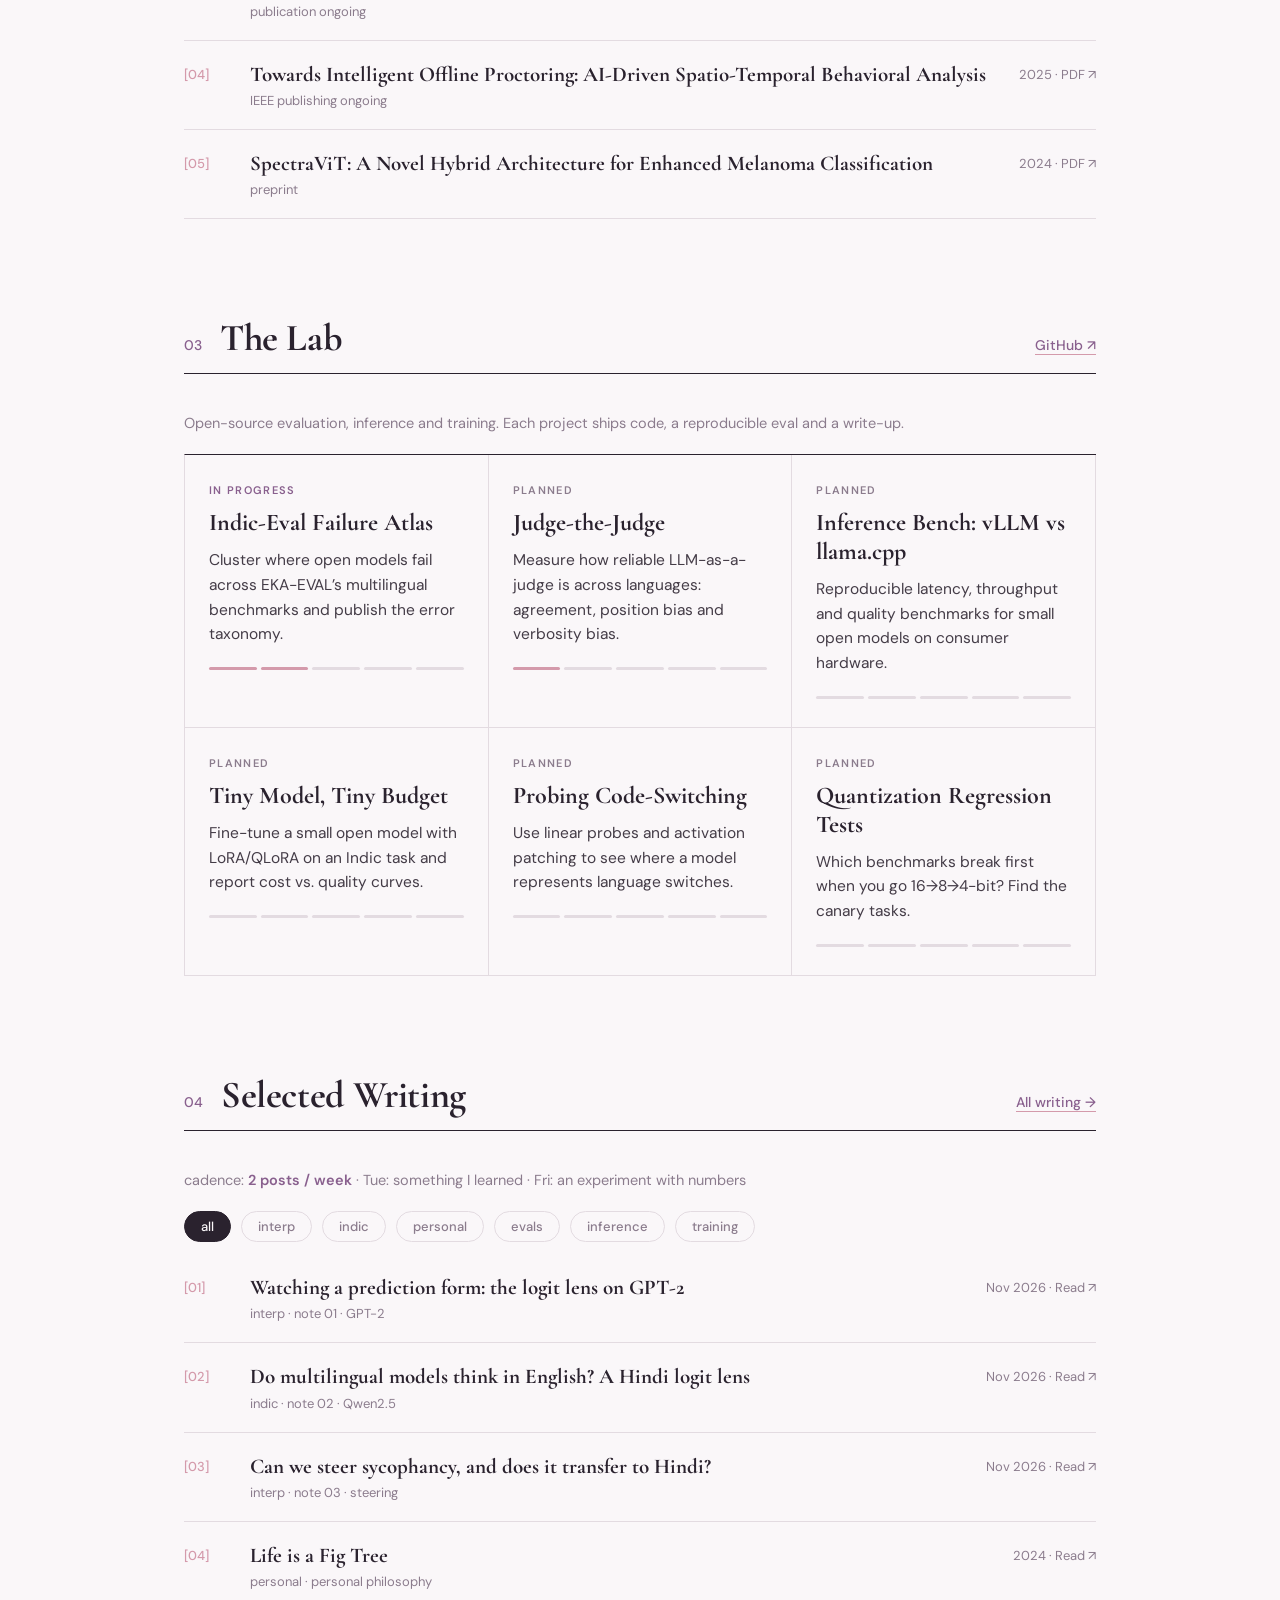
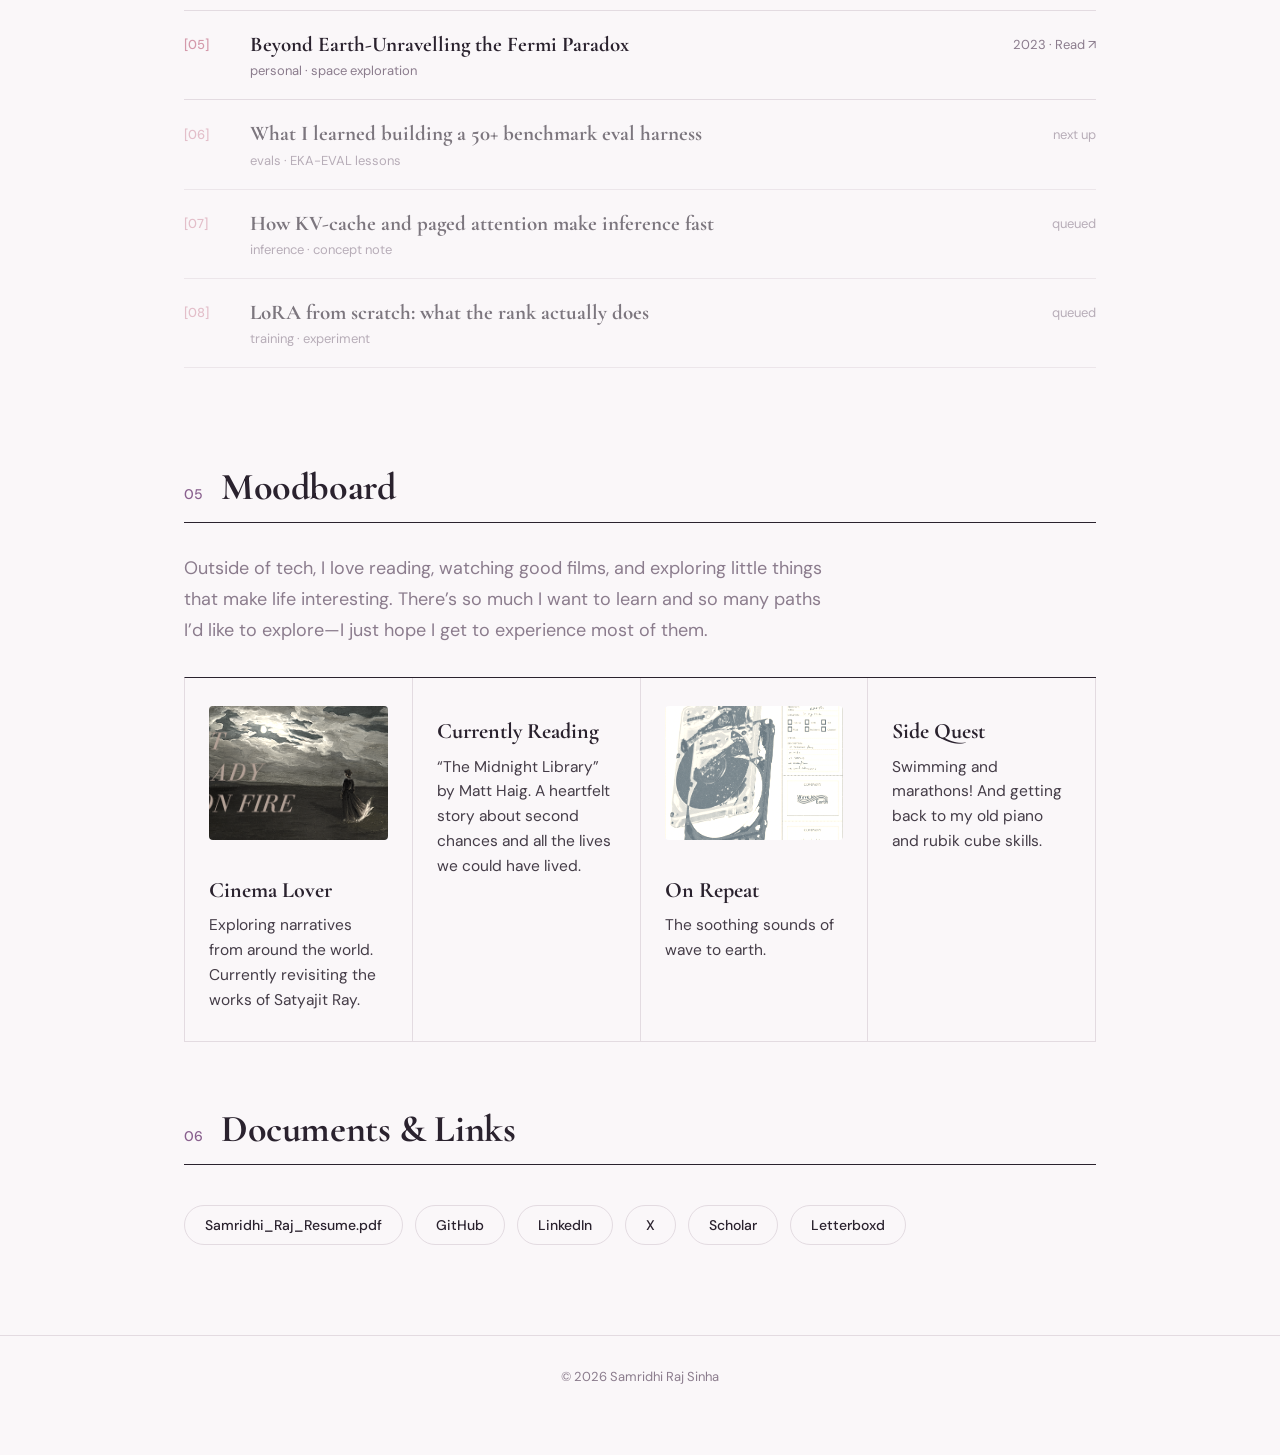
==== commit e9d18b8a: "Update index.html" ====
--- a/index.html
+++ b/index.html
@@ -175,14 +175,14 @@
 
 <div class="now rv"><div class="lb"><span class="dot"></span>NOW</div>
 <div><h3>Software Engineer <span>at Nomura</span></h3><div class="m">Mumbai, India (Hybrid) · Jan 2026 – Present</div></div>
-<ul><li>Full-stack ticket automation tool: ticket creation down from 20 minutes to 1 minute.</li><li>Vector embeddings and RAG for code-based search.</li><li>Agentic data lineage creation in React.</li></ul></div>
+<ul><li>Full-stack ticket automation tool: ticket creation down from 20 minutes to 1 minute.</li></ul></div>
 
 <div class="stats rv"><div><b data-n="50" data-s="+">0</b><span>multilingual benchmarks in EKA-EVAL</span></div><div><b data-n="300" data-s="+">0</b><span>studies in the code-switching survey</span></div><div><b data-n="6" data-s="">0</b><span>research &amp; engineering roles</span></div><div><b data-n="5" data-s="">0</b><span>papers &amp; preprints</span></div></div>
 </div></header>
 
 <section id="exp"><div class="w">
 <div class="sh rv"><i>01</i><h2>Experience</h2><a href="SamridhiRajSinha_CV.pdf">View Resume &amp; Docs ↗</a></div>
-<div class="job rv"><div class="d">Jan 2026 - Present<br>Mumbai, India</div><div><h3>Software Engineer Intern<span class="badge">NOW</span></h3><div class="co">Nomura</div><ul><li>Developed a full-stack ticket automation tool, reducing ticket creation time from 20 minutes to 1 minute.</li><li>Wrote scripts for generating vector embeddings and implemented RAG (Retrieval-Augmented Generation) for code-based search.</li><li>Worked on a React-based project for agentic data lineage creation.</li></ul><div class="stack">Tech Stack: React, Python, FastAPI, SQL, Shell, Linux, FAISS, LLMs.</div></div></div>
+<div class="job rv"><div class="d">Jan 2026 - Present<br>Mumbai, India</div><div><h3>Software Engineer Intern<span class="badge">NOW</span></h3><div class="co">Nomura</div><ul><li>Developed a full-stack ticket automation tool, reducing ticket creation time from 20 minutes to 1 minute.</li><li>Wrote scripts for generating vector embeddings</li></ul><div class="stack">Tech Stack: React, Python, FastAPI, SQL, Shell, Linux, FAISS, LLMs.</div></div></div>
 <div class="job rv"><div class="d">Jul 2025 - Jan 2026</div><div><h3>AI Research Intern</h3><div class="co">Lingo Labs</div><ul><li>Built the zero-code web UI and modular CLI for EKA-EVAL, supporting evaluation across 50+ multilingual benchmarks.</li><li>Co-authored a large-scale survey on Code-Switched NLP in the era of LLMs, covering 300+ studies across tasks, datasets, and languages.</li></ul></div></div>
 <div class="job rv"><div class="d">May 2025 - Jul 2025<br>Gandhinagar, India</div><div><h3>AI Researcher (SRIP 2025)</h3><div class="co">Indian Institute of Technology Gandhinagar</div><p>Selected for the prestigious SRIP 2025 program as a Research Intern under Dr. Mayank Singh, working on the project “Building Indic Benchmarks for LLMs” - a part of Project EKΛ, India’s 120B-parameter multilingual open source model initiative.</p></div></div>
 <div class="job rv"><div class="d">Nov 2024 - Mar 2025<br>Remote</div><div><h3>AI Engineer Intern</h3><div class="co">ResoluteAI Software</div><ul><li>Automated code documentation using CrewAI/LangChain agentic workflows to parse company’s GitHub repos, classify codebases, and generate standardised docs, cutting manual work 50% via RAG-enhanced context awareness.</li><li>Built LinkedIn analytics platform with multi-agent AI integrating FastAPI backend for post generation and React &amp; Typescript frontend real time social media business analytics dashboard.</li></ul></div></div>
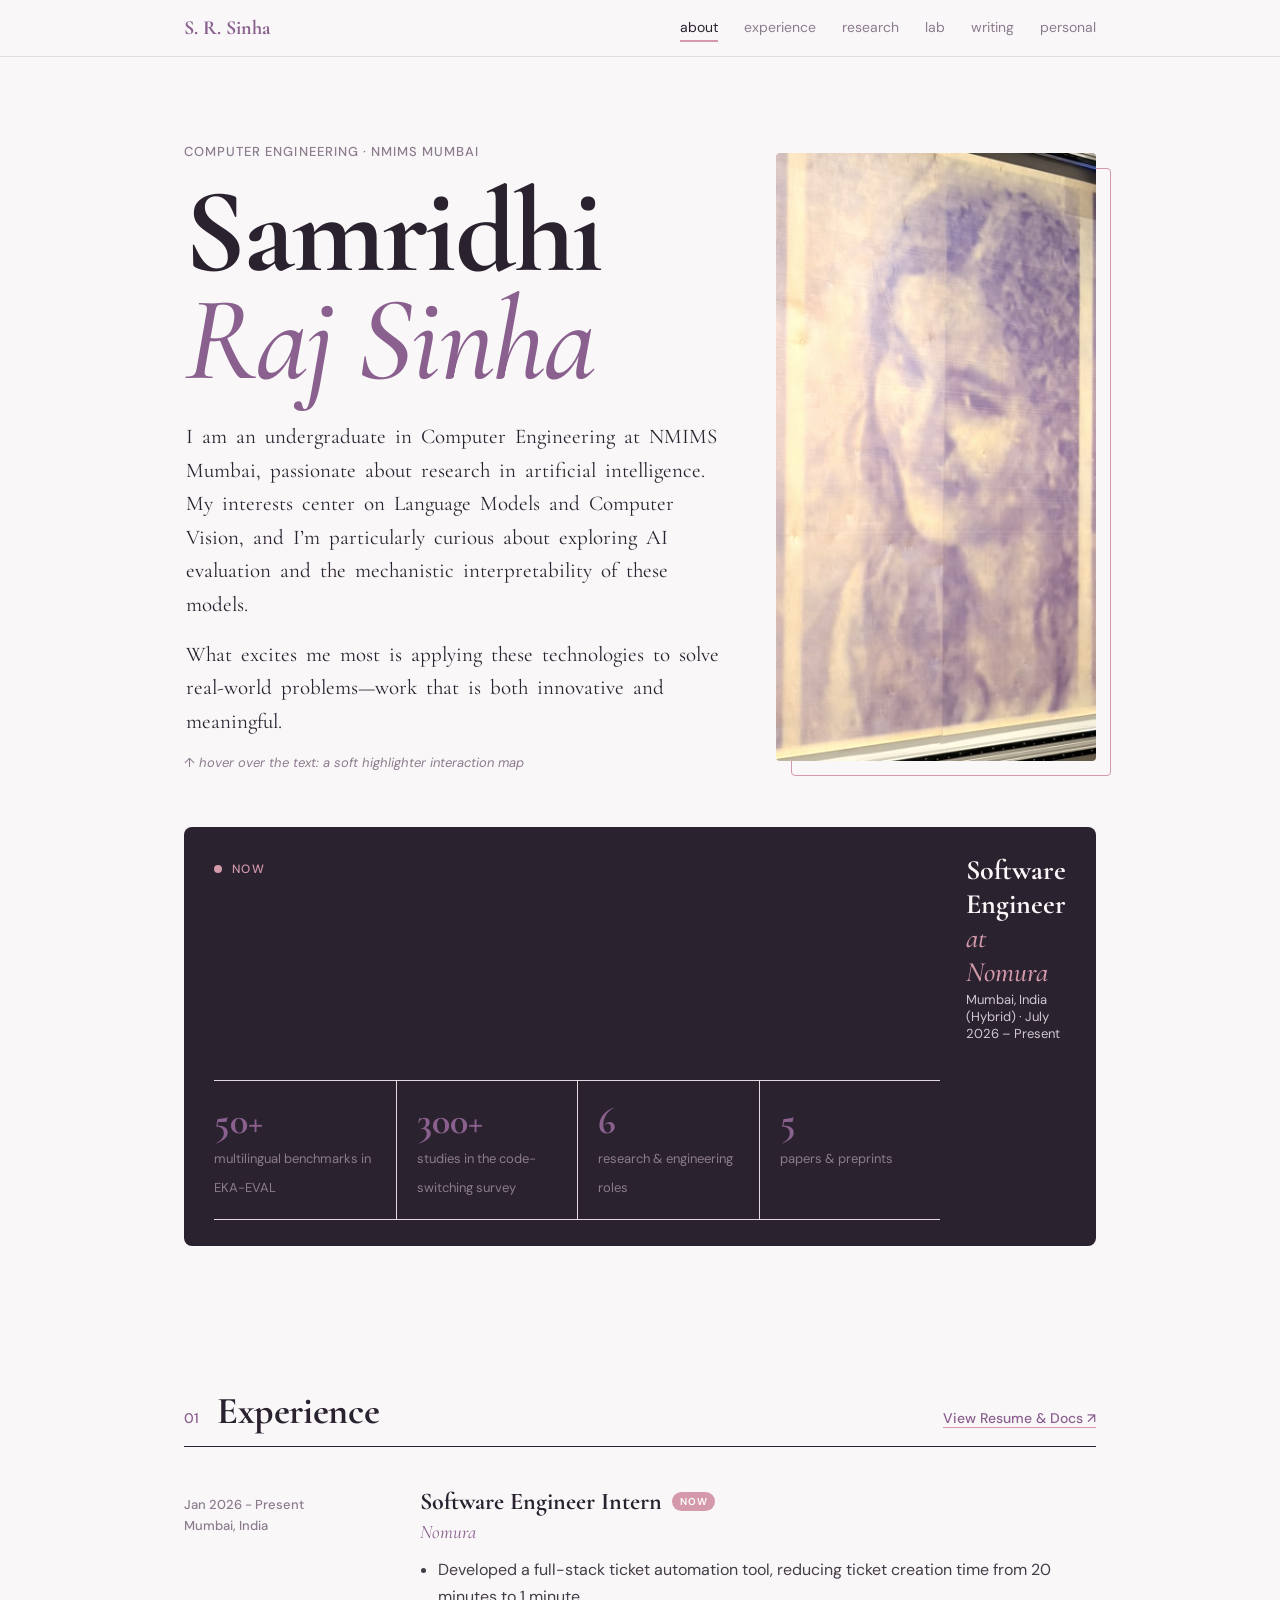
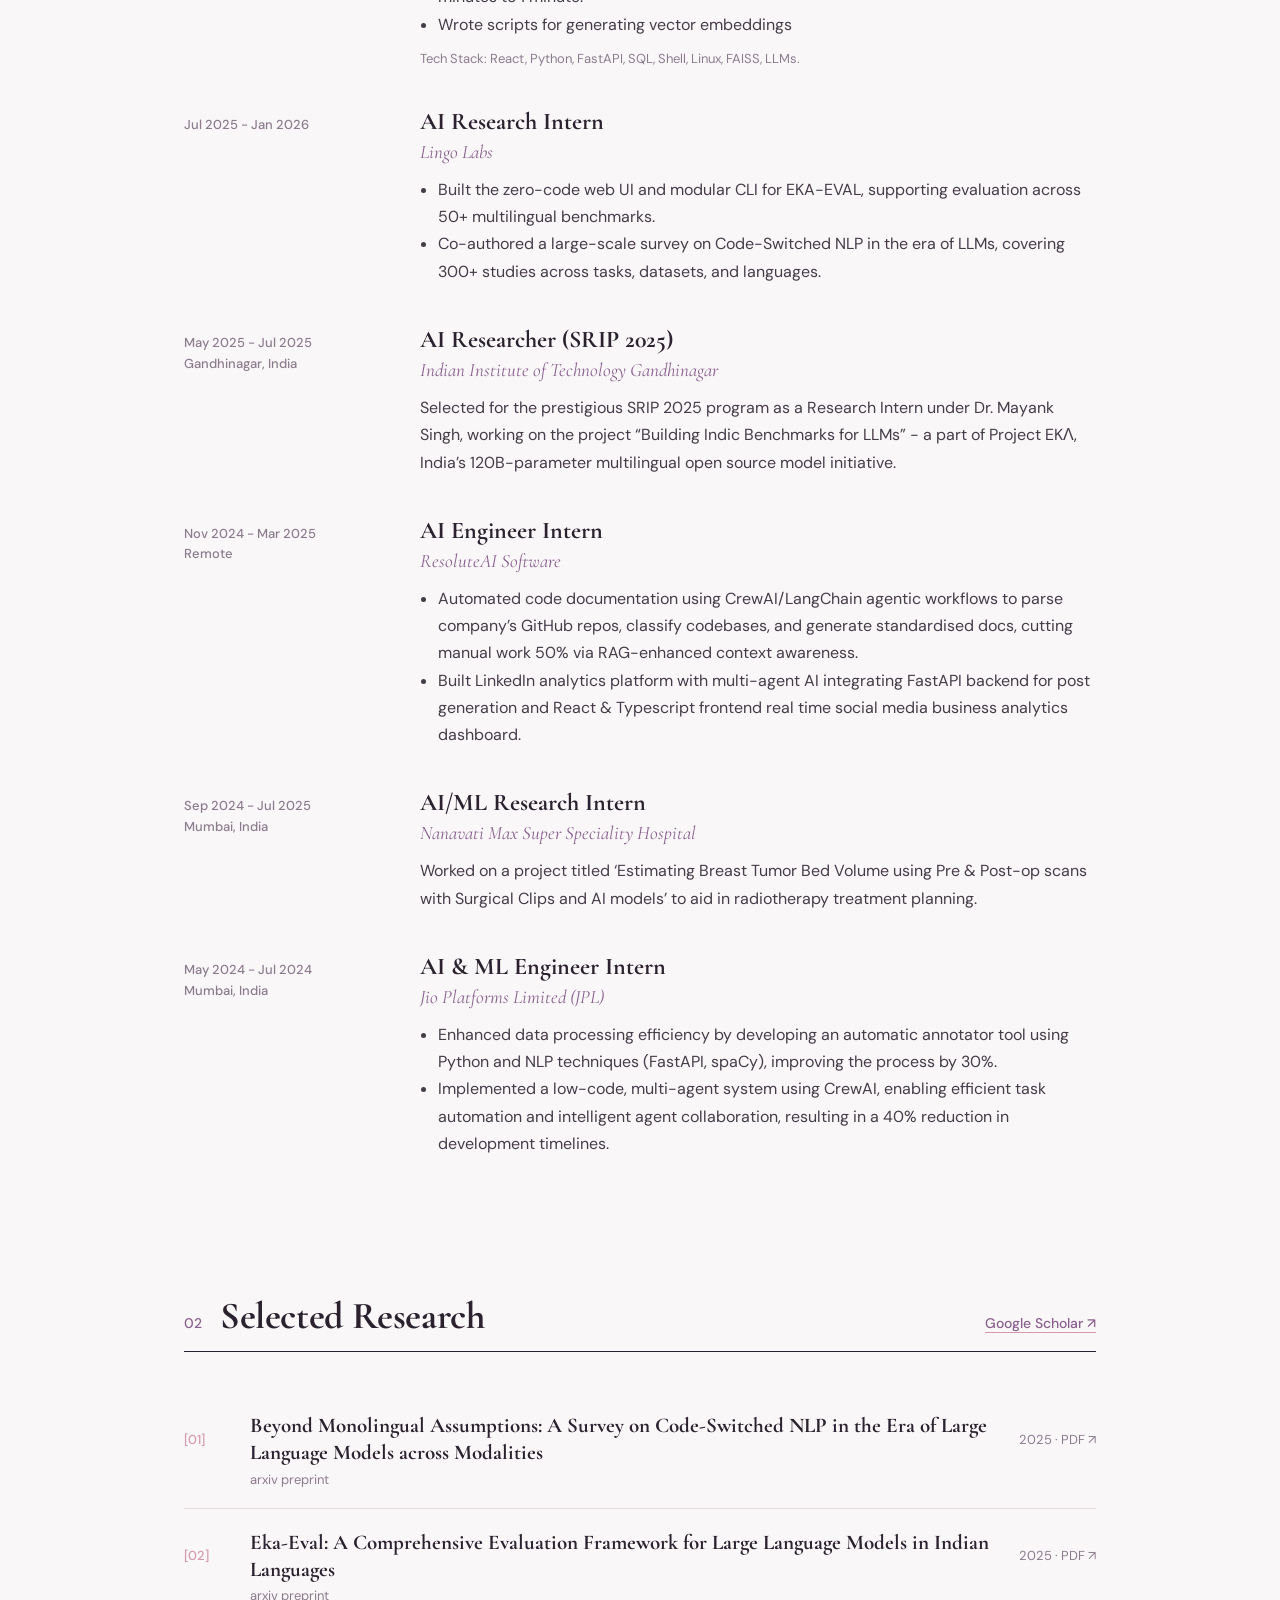
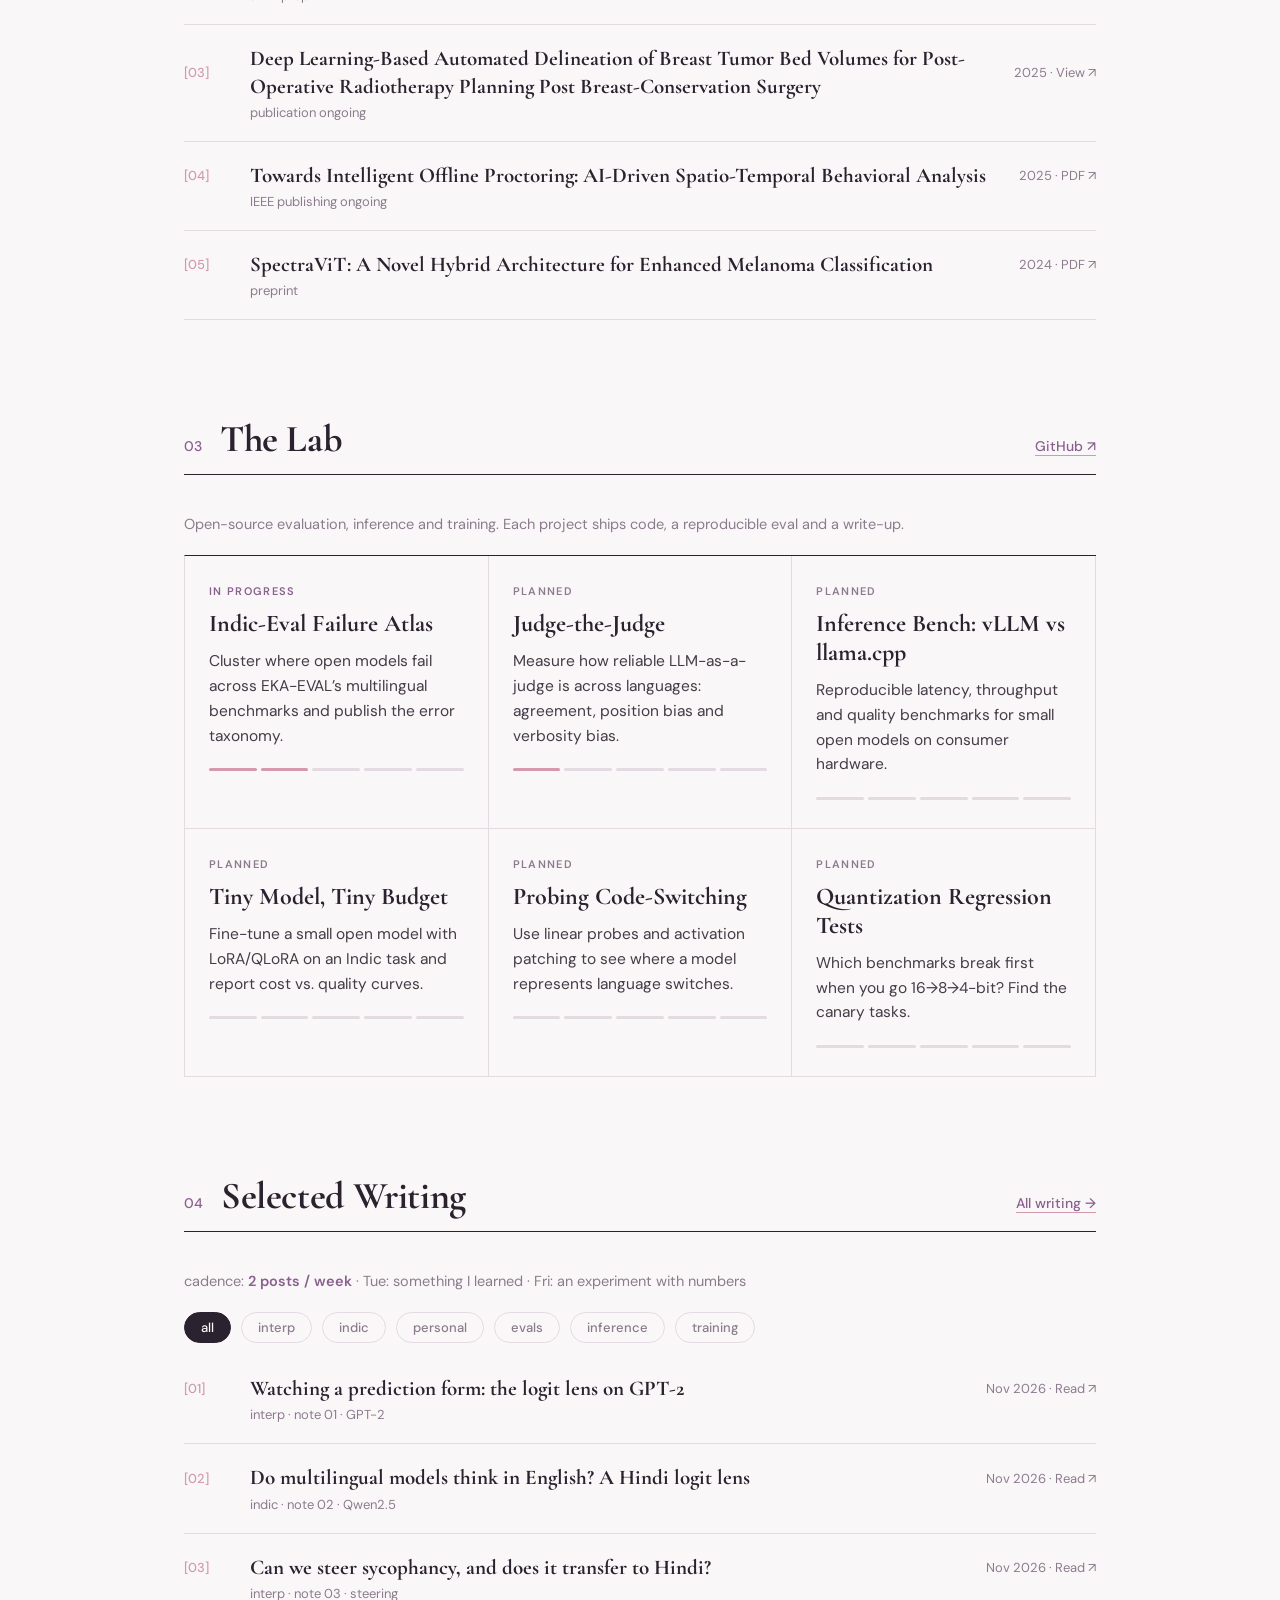
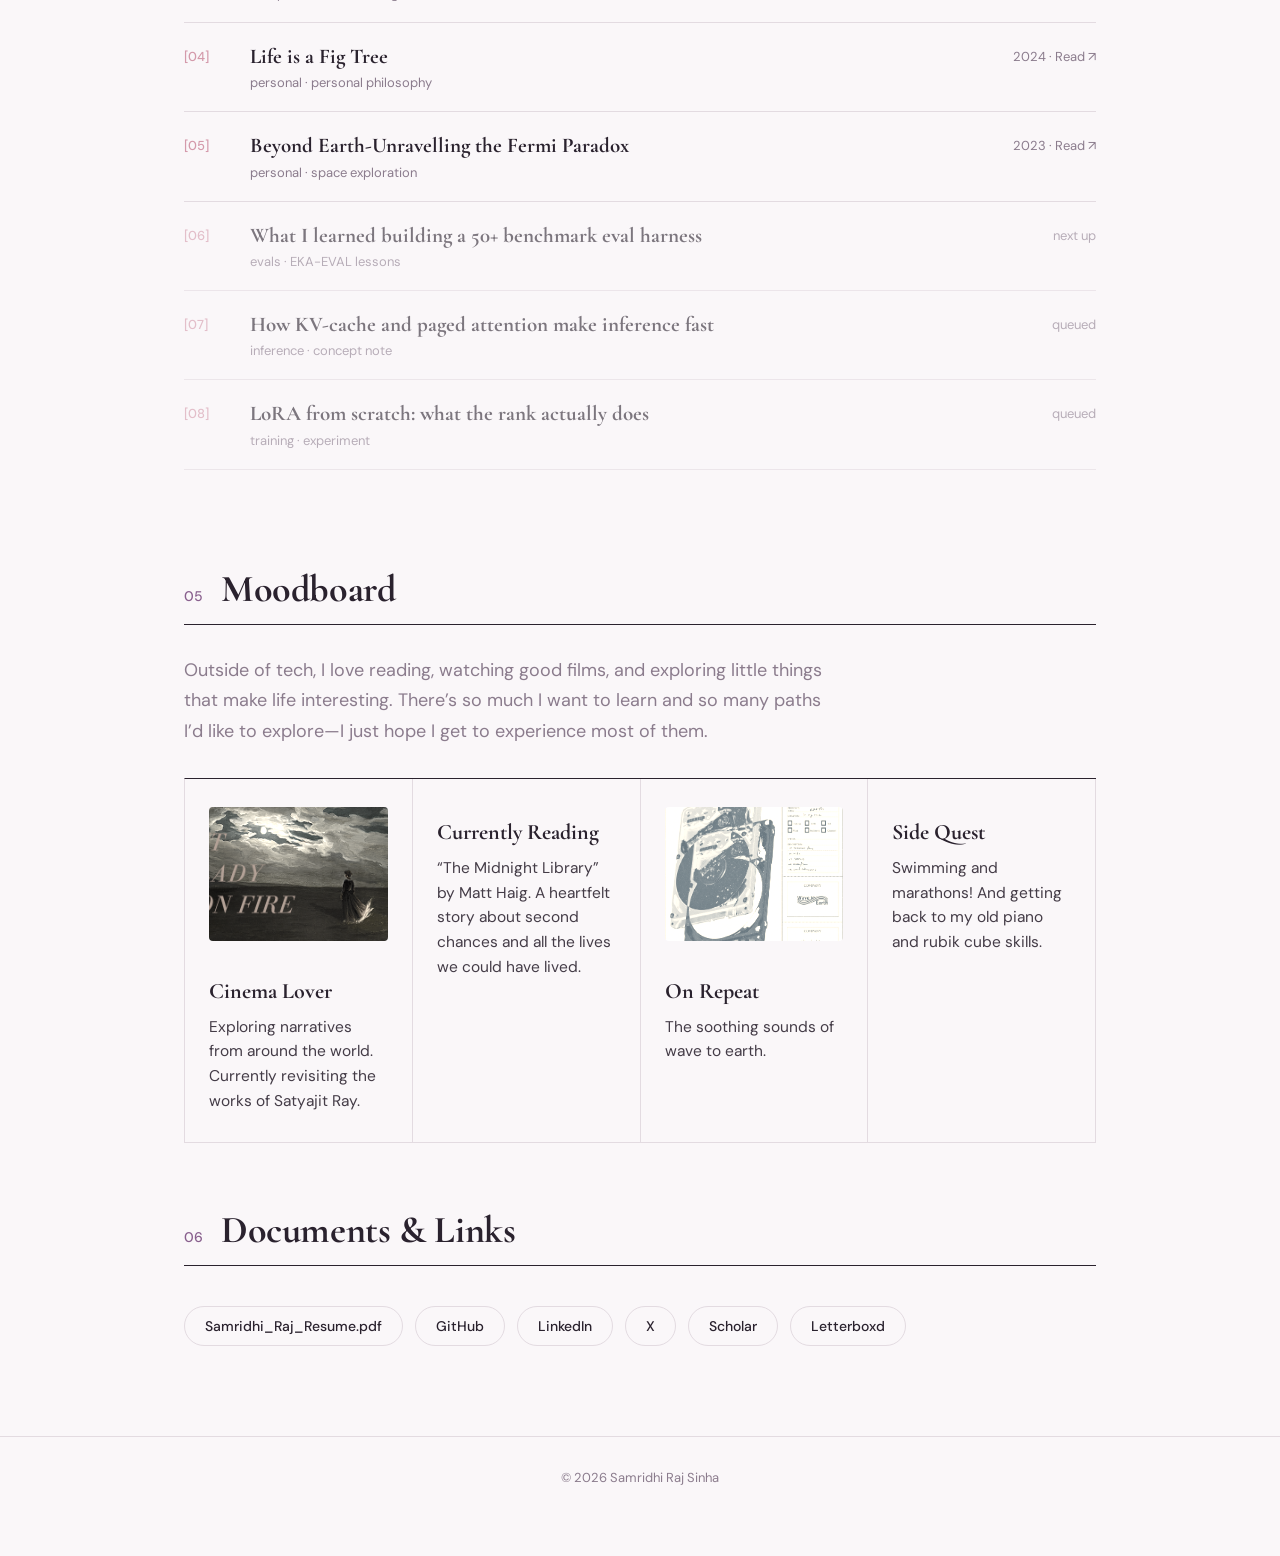
==== commit 0d016760: "Change job duration for Software Engineer at Nomura Updated job title and duration for Software Engi" ====
--- a/index.html
+++ b/index.html
@@ -174,8 +174,7 @@
 </div>
 
 <div class="now rv"><div class="lb"><span class="dot"></span>NOW</div>
-<div><h3>Software Engineer <span>at Nomura</span></h3><div class="m">Mumbai, India (Hybrid) · Jan 2026 – Present</div></div>
-<ul><li>Full-stack ticket automation tool: ticket creation down from 20 minutes to 1 minute.</li></ul></div>
+<div><h3>Software Engineer <span>at Nomura</span></h3><div class="m">Mumbai, India (Hybrid) · July 2026 – Present</div></div>
 
 <div class="stats rv"><div><b data-n="50" data-s="+">0</b><span>multilingual benchmarks in EKA-EVAL</span></div><div><b data-n="300" data-s="+">0</b><span>studies in the code-switching survey</span></div><div><b data-n="6" data-s="">0</b><span>research &amp; engineering roles</span></div><div><b data-n="5" data-s="">0</b><span>papers &amp; preprints</span></div></div>
 </div></header>
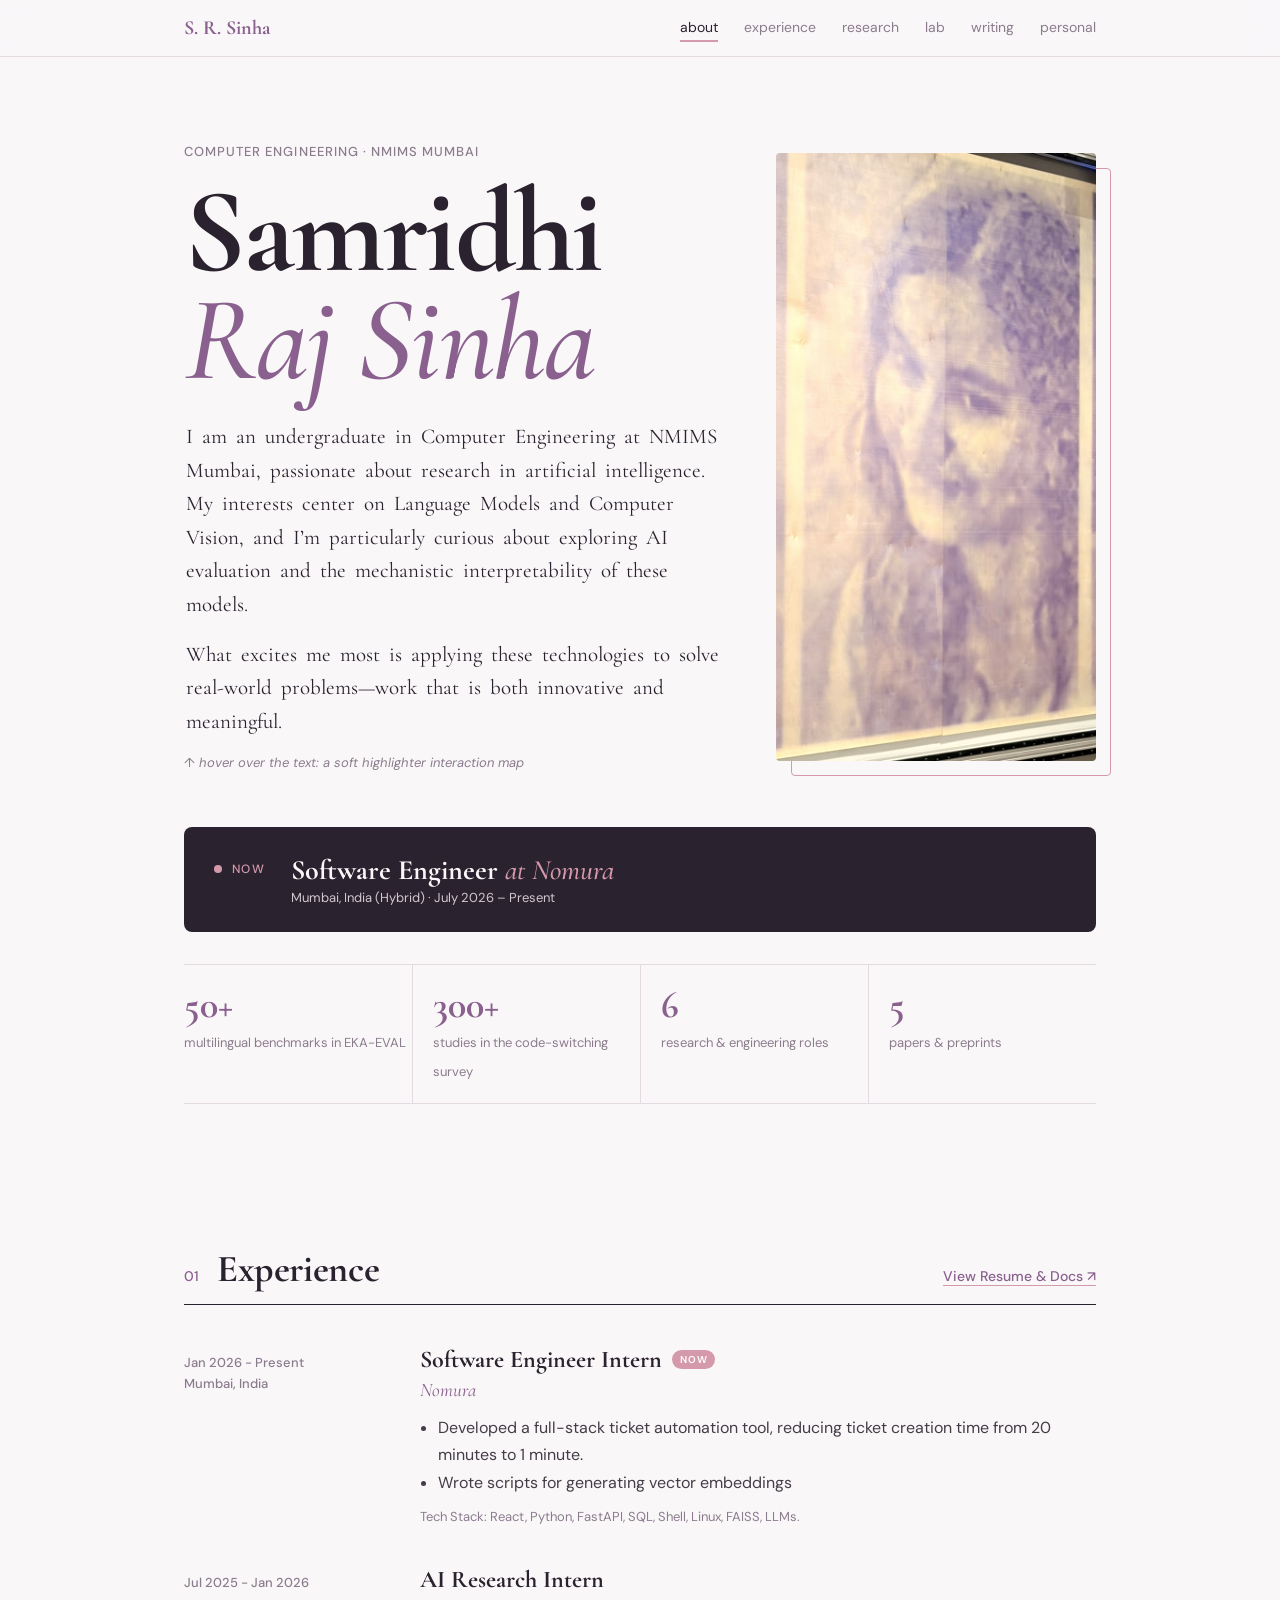
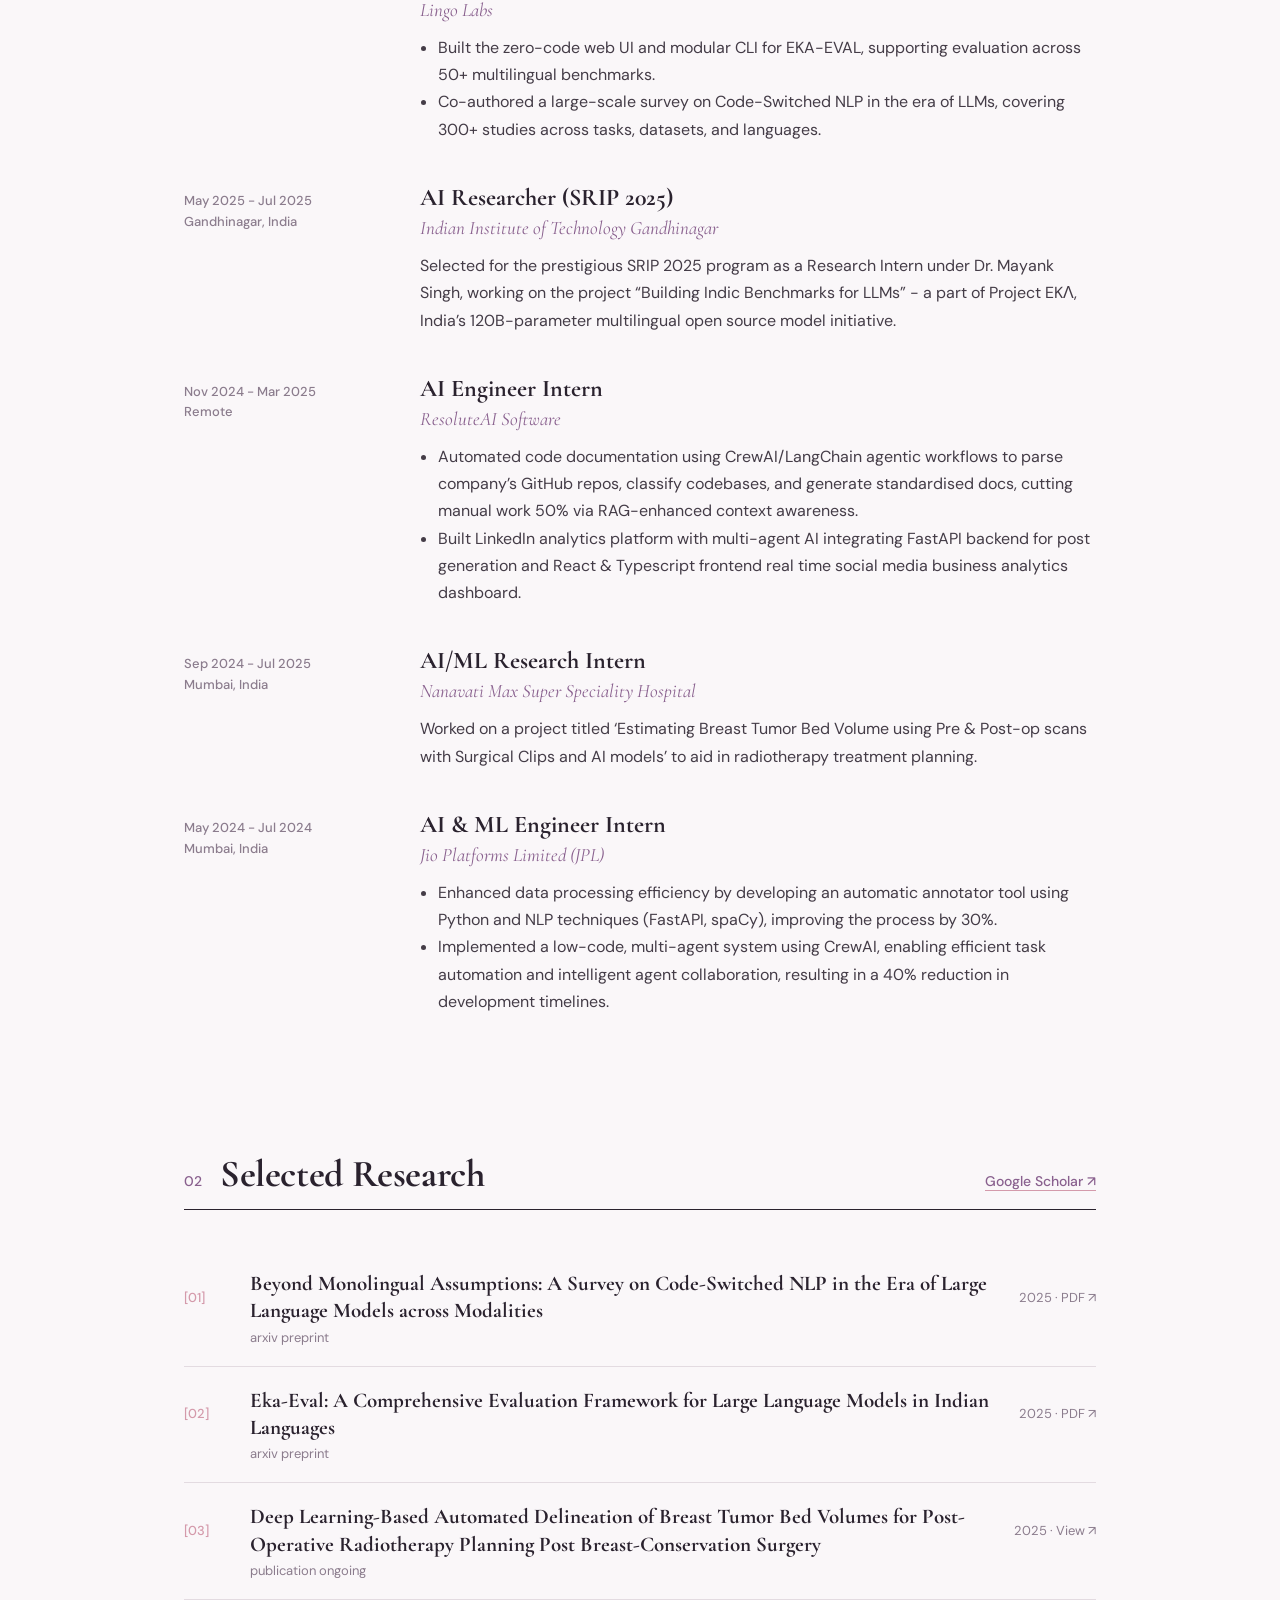
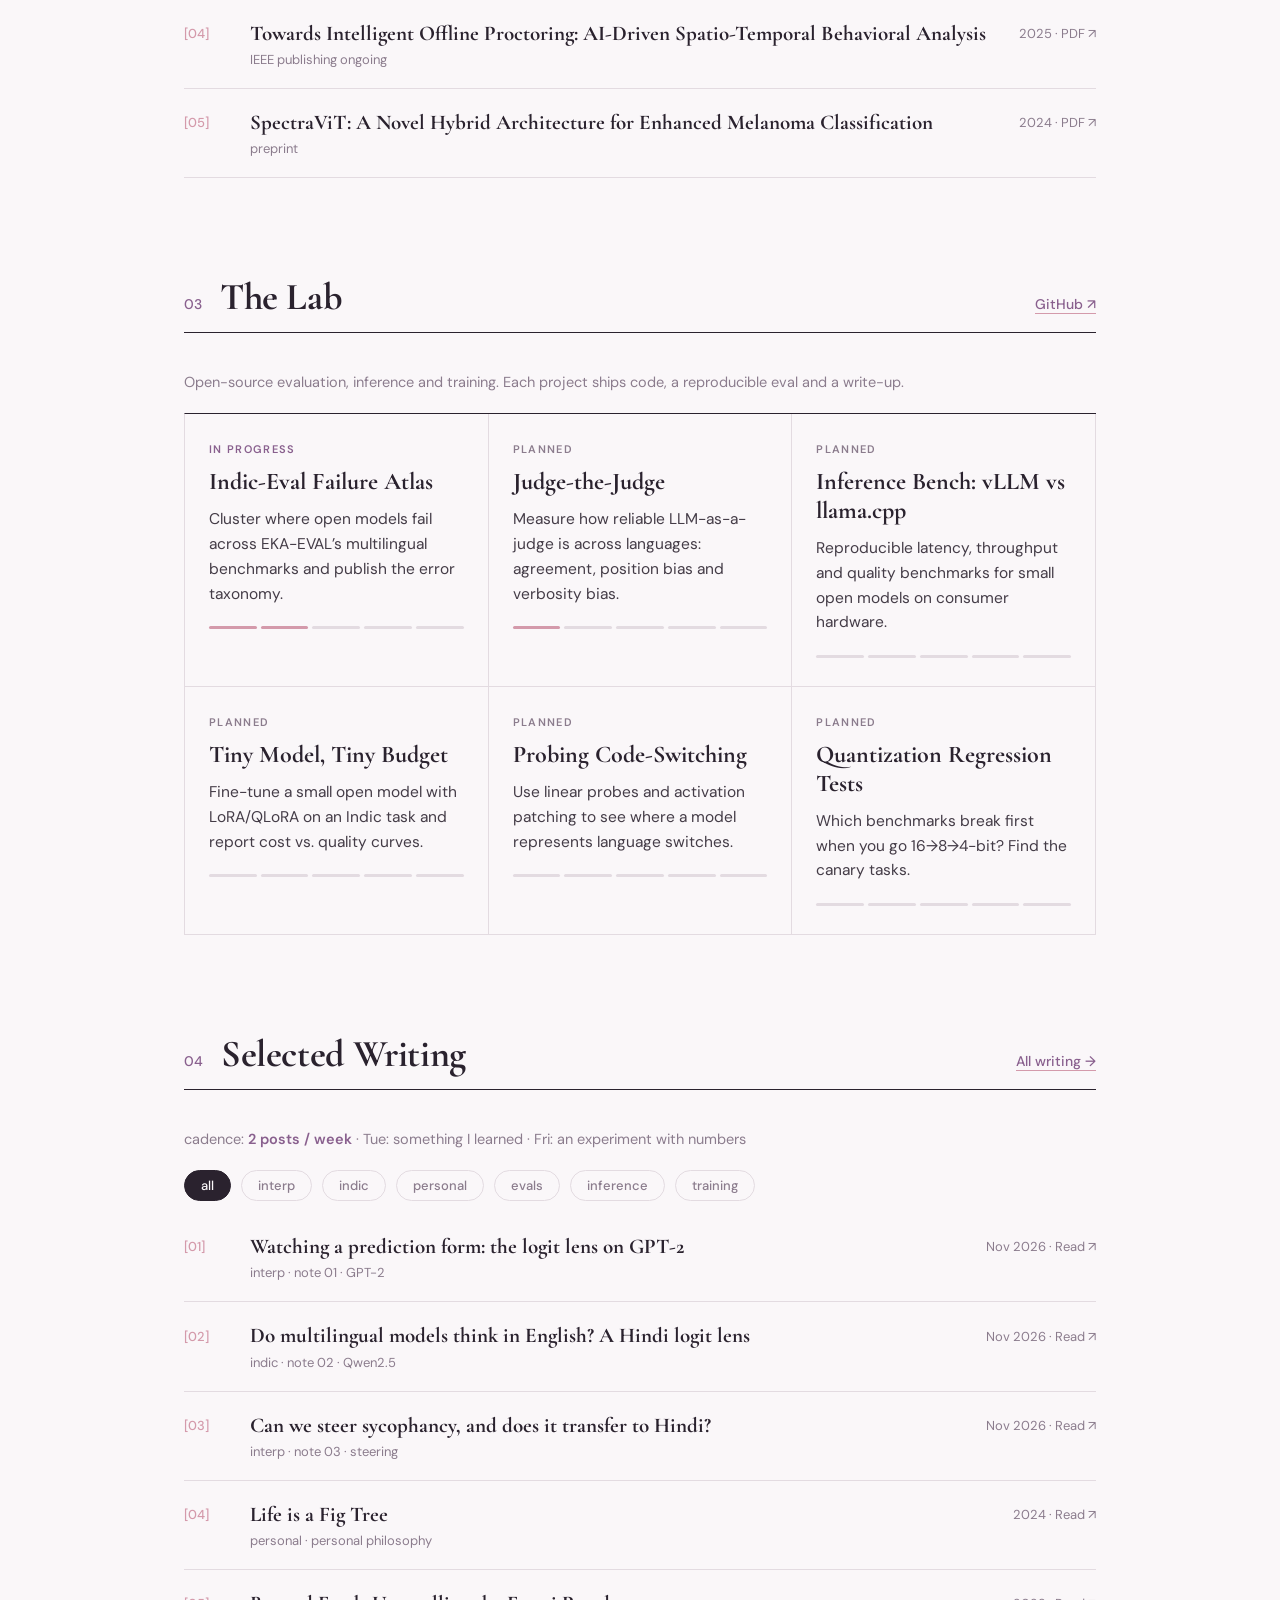
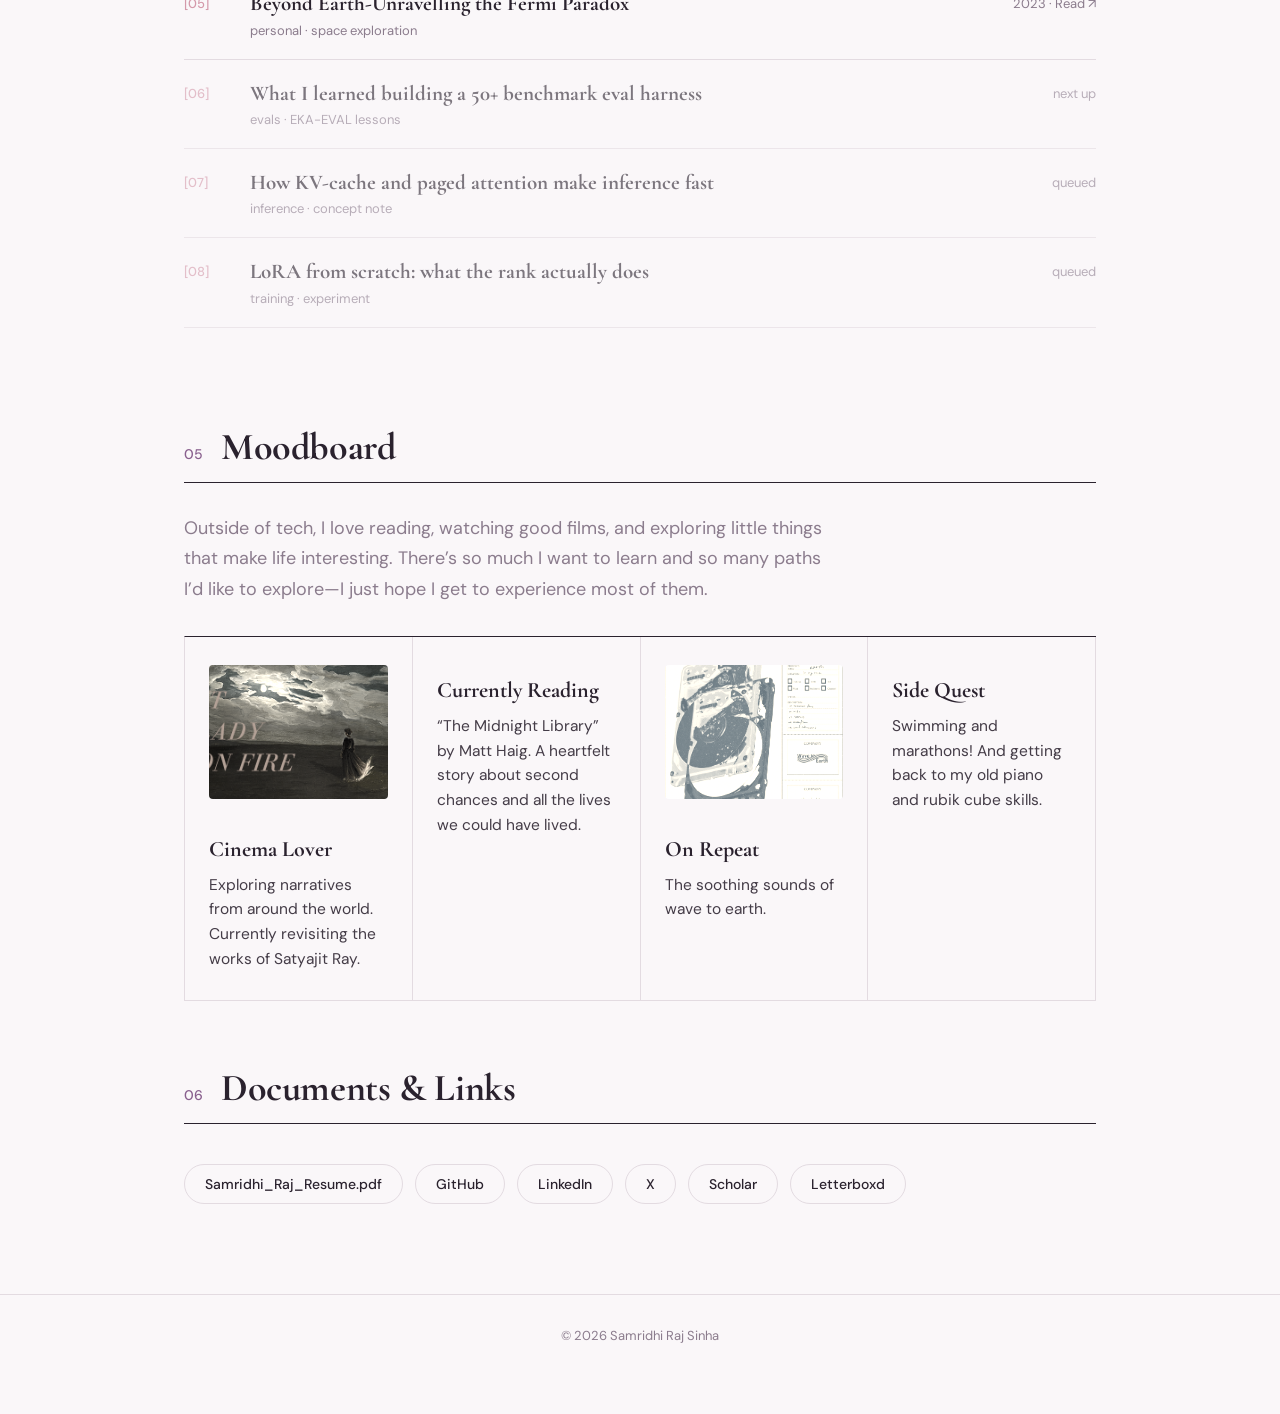
==== commit 06c77a93: "Update index.html" ====
--- a/index.html
+++ b/index.html
@@ -174,7 +174,7 @@
 </div>
 
 <div class="now rv"><div class="lb"><span class="dot"></span>NOW</div>
-<div><h3>Software Engineer <span>at Nomura</span></h3><div class="m">Mumbai, India (Hybrid) · July 2026 – Present</div></div>
+<div><h3>Software Engineer <span>at Nomura</span></h3><div class="m">Mumbai, India (Hybrid) · July 2026 – Present</div></div></div>
 
 <div class="stats rv"><div><b data-n="50" data-s="+">0</b><span>multilingual benchmarks in EKA-EVAL</span></div><div><b data-n="300" data-s="+">0</b><span>studies in the code-switching survey</span></div><div><b data-n="6" data-s="">0</b><span>research &amp; engineering roles</span></div><div><b data-n="5" data-s="">0</b><span>papers &amp; preprints</span></div></div>
 </div></header>
